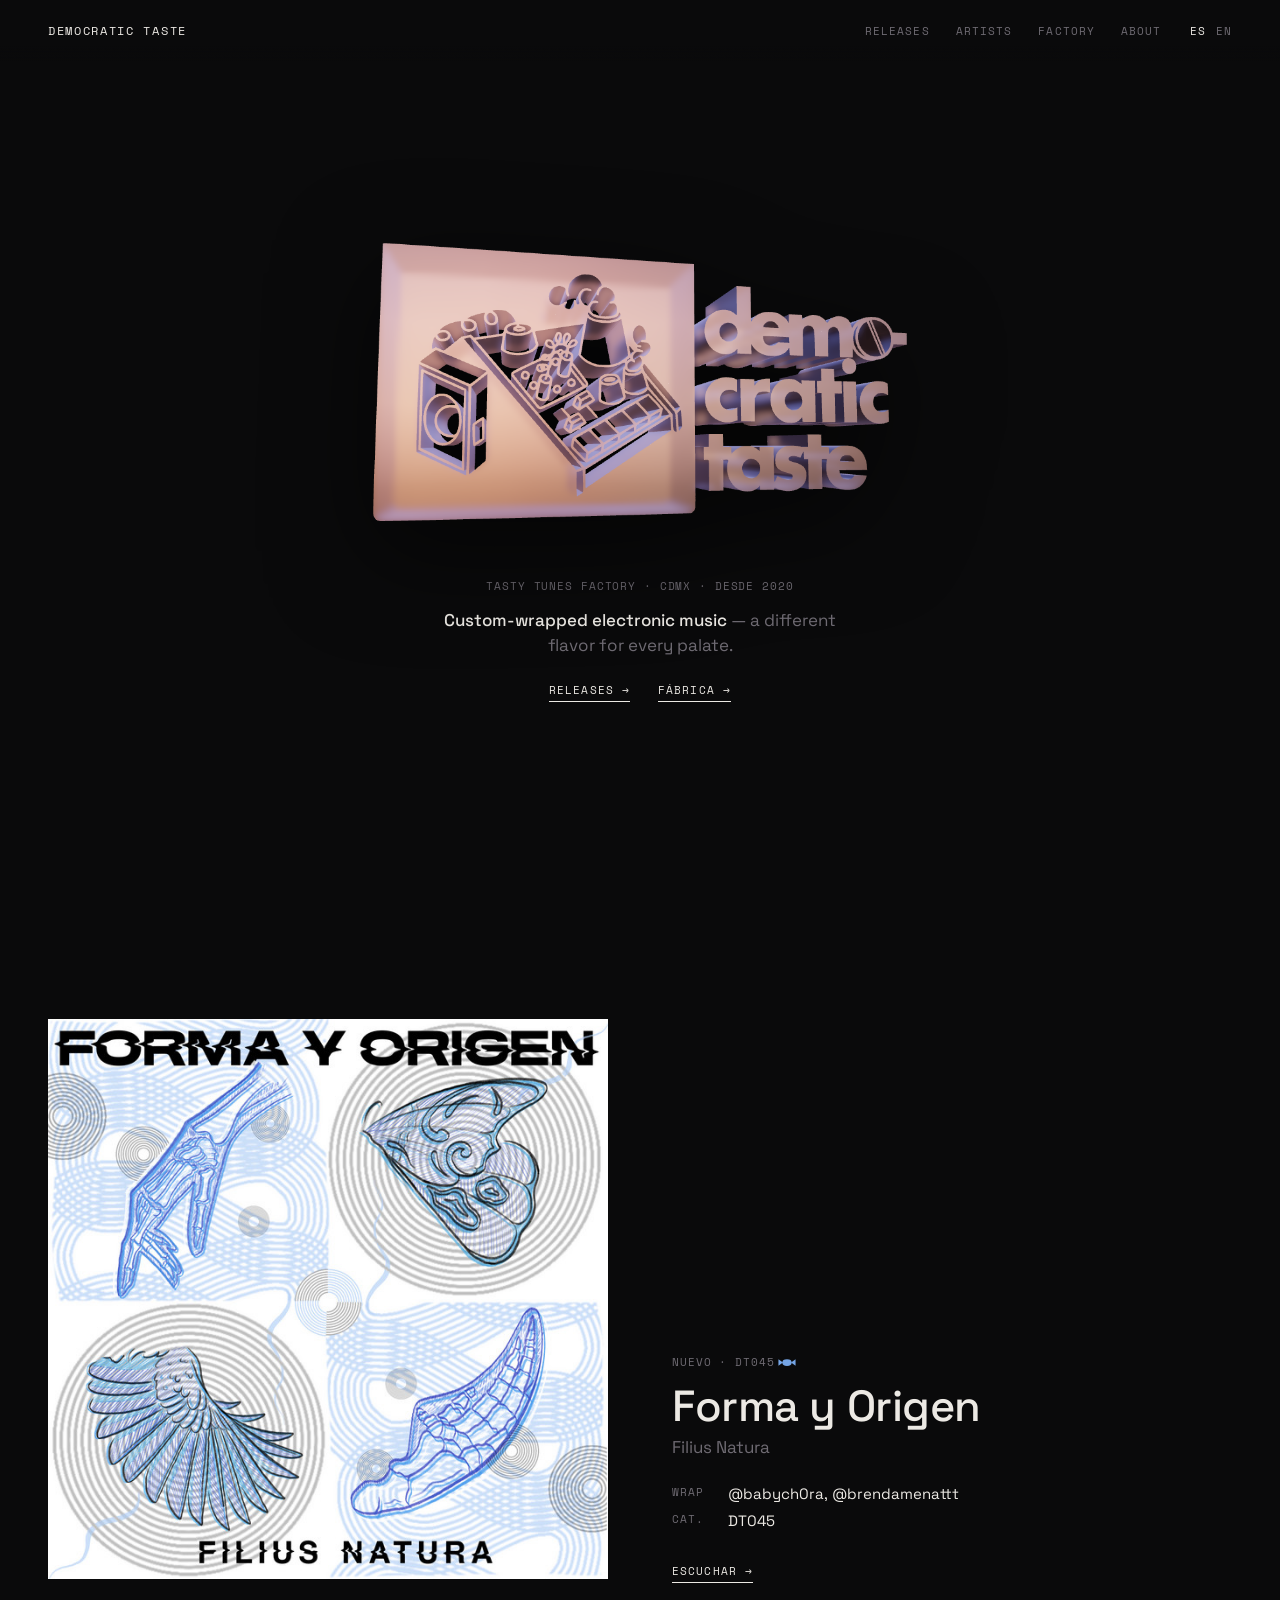
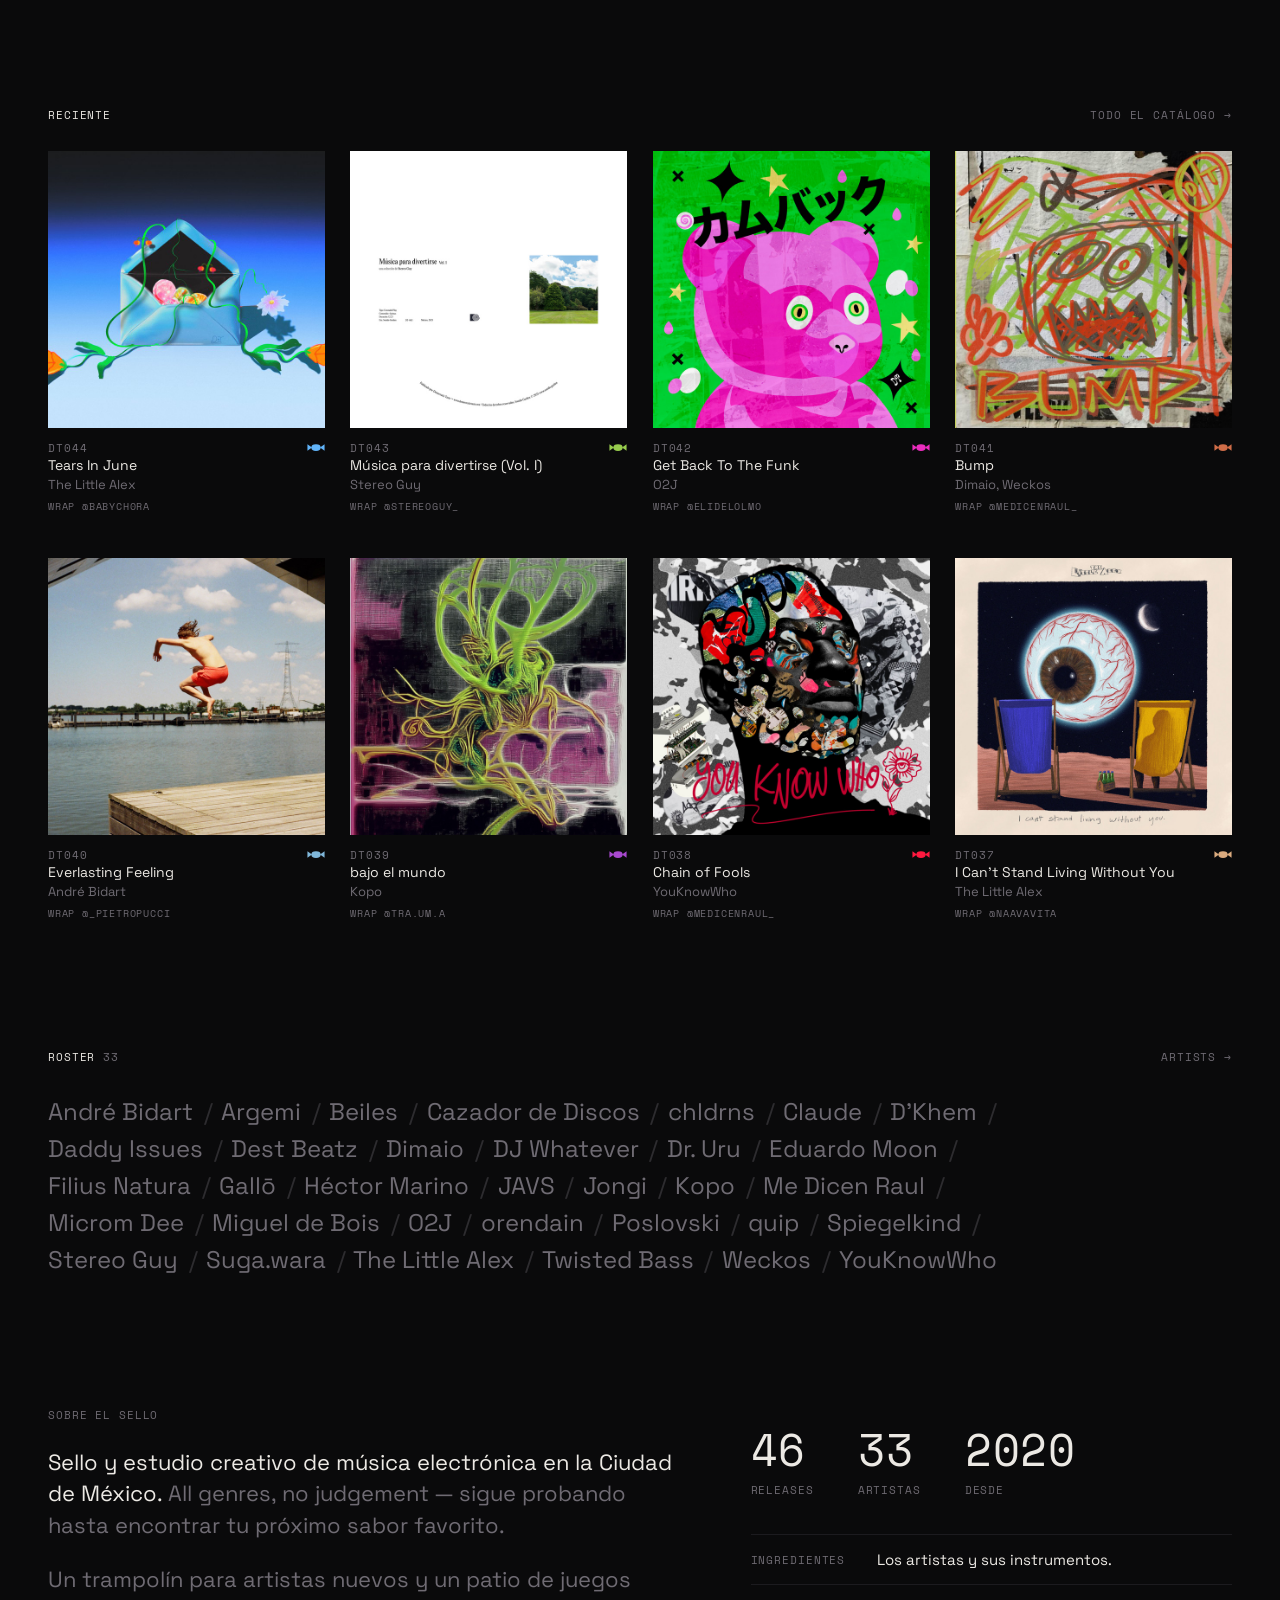
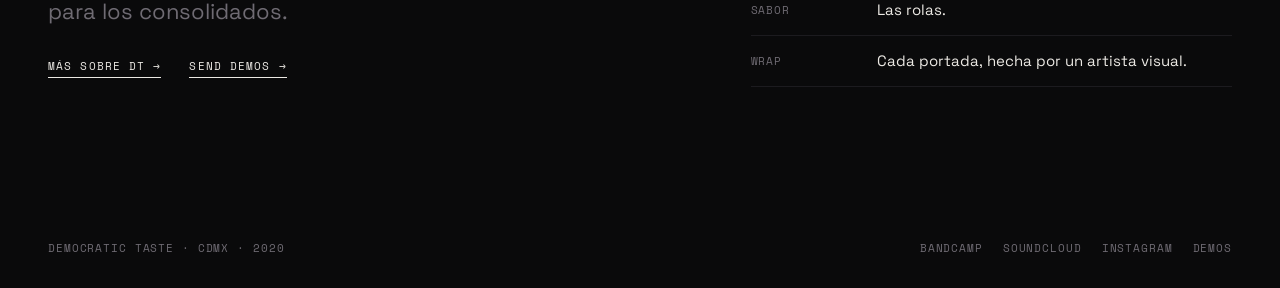
==== site-min/index.html @ 1d7334ac "Publish mockups v20261114140223 Co-Authored-By: Claude Opus 5.5 <noreply@anthropic.com>" ====
<!doctype html>
<html lang="es">
<head>
<meta charset="utf-8">
<meta name="dt-version" content="20261114140223">
<script>/* always show the newest published version (GitHub Pages caches pages ~10 min) */
(function(){var V="20261114140223";if(V.indexOf("__")===0)return;
fetch("../version.json?t="+Date.now(),{cache:"no-store"}).then(function(r){return r.ok?r.json():null}).then(function(j){
if(!j||!j.v||j.v===V)return;var k="dt-r-"+j.v+location.pathname;try{if(sessionStorage.getItem(k))return;sessionStorage.setItem(k,"1")}catch(e){}
var u=new URL(location.href);u.searchParams.set("v",j.v);location.replace(u.href)}).catch(function(){})})();</script>

<meta name="viewport" content="width=device-width,initial-scale=1">
<title>Democratic Taste — Home (minimal mockup)</title>
<link rel="preconnect" href="https://fonts.googleapis.com">
<link href="https://fonts.googleapis.com/css2?family=Space+Grotesk:wght@400;500&family=Space+Mono:wght@400&display=swap" rel="stylesheet">
<link rel="stylesheet" href="common.css?v=20261114140223">
<style>
  .hero{min-height:calc(100vh - 70px);display:flex;flex-direction:column;align-items:center;justify-content:center;gap:44px;padding:20px 0 40px;text-align:center}
  .hero img{width:min(560px,82%);height:auto;filter:drop-shadow(0 30px 50px rgba(0,0,0,.6))}
  .hero .kicker{margin-bottom:14px}
  .hero p{margin:0 auto;max-width:440px;font-size:17px;line-height:1.45;color:var(--mute)}
  .hero p b{font-weight:500;color:var(--fg)}
  .hero .links{display:flex;gap:28px;justify-content:center;margin-top:24px}

  /* latest release */
  .latest{display:grid;grid-template-columns:minmax(0,1fr) minmax(0,1fr);gap:clamp(24px,5vw,72px);align-items:end}
  .latest img{width:100%;aspect-ratio:1;object-fit:cover}
  .latest h3{font-size:clamp(28px,3.4vw,44px);line-height:1.05;margin:14px 0 6px}
  .latest .artist{color:var(--mute);font-size:17px}
  .facts{margin:26px 0 30px;display:grid;grid-template-columns:auto 1fr;gap:8px 24px;max-width:420px}
  .facts dt{color:var(--mute)}
  .facts dd{margin:0}

  .grid{display:grid;grid-template-columns:repeat(4,minmax(0,1fr));gap:44px clamp(14px,2vw,28px)}
  .grid a{display:block}
  .grid img{width:100%;aspect-ratio:1;object-fit:cover;transition:opacity .25s}
  .grid a:hover img{opacity:.85}
  .grid .cap{margin-top:12px;display:flex;justify-content:space-between;gap:10px;align-items:baseline}
  .grid .t{font-size:14px}
  .grid .a{font-size:13px;color:var(--mute);margin-top:2px}
  .grid .w{margin-top:6px;font-size:10px}

  /* roster: just names */
  .roster{font-size:clamp(18px,2vw,24px);line-height:1.55;color:var(--mute);max-width:1000px}
  .roster a{transition:color .2s;white-space:nowrap}
  .roster a:hover{color:var(--fg)}
  .roster .r{white-space:nowrap}
  .roster .sep{opacity:.35;margin:0 .1em 0 .45em}
  .roster .r:last-child .sep{display:none}

  /* about + numbers */
  .about{display:grid;grid-template-columns:minmax(0,1.3fr) minmax(0,1fr);gap:clamp(28px,6vw,96px);align-items:start}
  .about p{margin:0 0 1em;font-size:clamp(18px,2vw,22px);line-height:1.45;color:var(--mute)}
  .about p b{font-weight:400;color:var(--fg)}
  .nums{display:grid;grid-template-columns:repeat(3,auto);justify-content:start;gap:8px 44px;margin:10px 0 36px}
  .nums b{display:block;font-size:clamp(30px,3.4vw,44px);font-weight:500;color:var(--fg)}
  .recipe{border-top:1px solid var(--line)}
  .recipe div{display:grid;grid-template-columns:110px 1fr;gap:16px;padding:14px 0;border-bottom:1px solid var(--line);line-height:1.45}
  .recipe .mono{padding-top:4px}
  .about .links{display:flex;gap:28px;margin-top:30px}

  @media (max-width:760px){
    .grid{grid-template-columns:repeat(2,minmax(0,1fr));gap:32px 14px}
    .hero{min-height:auto;padding:60px 0 20px}
    .latest,.about{grid-template-columns:1fr}
  }
</style>
</head>
<body>
<div id="hdr"></div>
<main>
  <section class="hero">
    <img src="img/logo-3d.png" alt="Democratic Taste">
    <div>
      <div class="mono mute kicker">Tasty Tunes Factory · CDMX · desde 2020</div>
      <p><b>Custom-wrapped electronic music</b> — a different flavor for every palate.</p>
      <div class="links"><a class="link" href="releases.html">Releases →</a><a class="link" href="../">Fábrica →</a></div>
    </div>
  </section>

  <section class="sec" id="latest"></section>

  <section class="sec">
    <div class="sec-head"><h2 class="mono">Reciente</h2><a class="mono mute" href="releases.html">Todo el catálogo →</a></div>
    <div class="grid" id="grid"></div>
  </section>

  <section class="sec">
    <div class="sec-head"><h2 class="mono">Roster <span class="mute" id="nArt"></span></h2><a class="mono mute" href="artists.html">Artists →</a></div>
    <div class="roster" id="roster"></div>
  </section>

  <section class="sec about">
    <div>
      <h2 class="mono mute" style="margin-bottom:24px">Sobre el sello</h2>
      <p><b>Sello y estudio creativo de música electrónica en la Ciudad de México.</b> All genres, no judgement — sigue probando hasta encontrar tu próximo sabor favorito.</p>
      <p>Un trampolín para artistas nuevos y un patio de juegos para los consolidados.</p>
      <div class="links"><a class="link" href="about.html">Más sobre DT →</a><a class="link" href="about.html#demos">Send demos →</a></div>
    </div>
    <div>
      <div class="nums mono mute"><div><b id="sRel"></b>releases</div><div><b id="sArt"></b>artistas</div><div><b>2020</b>desde</div></div>
      <div class="recipe">
        <div><span class="mono mute">Ingredientes</span><span>Los artistas y sus instrumentos.</span></div>
        <div><span class="mono mute">Sabor</span><span>Las rolas.</span></div>
        <div><span class="mono mute">Wrap</span><span>Cada portada, hecha por un artista visual.</span></div>
      </div>
    </div>
  </section>
</main>
<div id="ftr"></div>
<script src="releases-data.js?v=20261114140223"></script>
<script src="common.js?v=20261114140223"></script>
<script>
const {R, esc, candy, artists, slug} = DT;
DT.mount('index.html');
document.getElementById('sRel').textContent = R.length;
document.getElementById('sArt').textContent = artists.length;
document.getElementById('nArt').textContent = artists.length;

// newest release, with its credits
const h = R[0];
document.getElementById('latest').innerHTML = `<div class="latest">
  <a href="releases.html#${h.cat}"><img src="${h.img}" alt="${esc(h.title)} — ${esc(h.artist)}"></a>
  <div><span class="mono mute">Nuevo · ${h.cat}</span> ${candy(h.color)}
    <h3>${esc(h.title)}</h3><div class="artist">${esc(h.artist)}</div>
    <dl class="facts"><dt class="mono">Wrap</dt><dd>${esc(h.art)}</dd><dt class="mono">Cat.</dt><dd>${h.cat}</dd></dl>
    <a class="link" style="--c:${h.color}" href="${h.link}" target="_blank" rel="noopener">Escuchar →</a></div></div>`;

// the next 8
document.getElementById('grid').innerHTML = R.slice(1,9).map(r => `
  <a href="releases.html#${r.cat}">
    <img src="${r.img}" alt="${esc(r.title)} — ${esc(r.artist)}" loading="lazy">
    <div class="cap"><span class="mono mute">${r.cat}</span>${candy(r.color)}</div>
    <div class="t">${esc(r.title)}</div><div class="a">${esc(r.artist)}</div>
    <div class="w mono mute">Wrap ${esc(r.art)}</div>
  </a>`).join('');

// roster: plain names, linked
document.getElementById('roster').innerHTML = artists.map(a => `<span class="r"><a href="artists.html#${slug(a)}">${esc(a)}</a><span class="sep">/</span></span>`).join(' ');
</script>
</body>
</html>
---- site-min/common.css ----
/* Democratic Taste — MINIMAL site mockup.
   Black page, small type, lots of space. The covers are the only colour. */
:root{
  --bg:#0a0a0b; --fg:#ece9e4; --mute:#6f6b73; --line:#1c1b1f;
  --sans:'Space Grotesk',system-ui,sans-serif; --mono:'Space Mono',ui-monospace,monospace;
  --pad:clamp(16px,4vw,48px);
}
*{box-sizing:border-box}
html,body{margin:0;background:var(--bg);color:var(--fg);font-family:var(--sans);font-size:15px;-webkit-font-smoothing:antialiased}
a{color:inherit;text-decoration:none}
img{display:block;max-width:100%}
.mono{font-family:var(--mono);font-size:11px;letter-spacing:.08em;text-transform:uppercase}
.mute{color:var(--mute)}

/* header: plain text, no boxes */
header.top{position:sticky;top:0;z-index:20;display:flex;align-items:center;gap:28px;padding:22px var(--pad);background:linear-gradient(var(--bg) 75%,transparent)}
.mark{font-family:var(--mono);font-size:12px;letter-spacing:.14em;text-transform:uppercase;margin-right:auto}
.nav{display:flex;gap:26px}
.nav a,.lang a{font-family:var(--mono);font-size:11px;letter-spacing:.1em;text-transform:uppercase;color:var(--mute);transition:color .2s}
.nav a:hover,.nav a.on,.lang a.on{color:var(--fg)}
.lang{display:flex;gap:10px}
.menu-btn{display:none}
@media (max-width:760px){
  .nav{display:none}
  header.top.open .nav{display:flex;flex-direction:column;gap:18px;position:absolute;top:60px;left:0;right:0;padding:20px var(--pad) 28px;background:var(--bg);border-bottom:1px solid var(--line)}
  .menu-btn{all:unset;cursor:pointer;font-family:var(--mono);font-size:11px;letter-spacing:.1em;text-transform:uppercase;color:var(--fg)}
}

main{padding:0 var(--pad)}
.sec{padding:clamp(70px,10vw,140px) 0 0}
.sec-head{display:flex;justify-content:space-between;align-items:baseline;margin-bottom:28px}
h1,h2,h3{font-weight:500;letter-spacing:-.01em;margin:0}

/* buttons = text links with an arrow */
.link{font-family:var(--mono);font-size:11px;letter-spacing:.1em;text-transform:uppercase;border-bottom:1px solid currentColor;padding-bottom:3px}
.link:hover{color:var(--c,var(--fg))}

/* candy: tiny, only where it means "this release" */
.candy{width:18px;height:9px;flex:none;display:inline-block;vertical-align:middle}

/* footer: one quiet row */
.foot{display:flex;justify-content:space-between;gap:20px;flex-wrap:wrap;padding:clamp(80px,12vw,160px) var(--pad) 32px;font-family:var(--mono);font-size:11px;letter-spacing:.08em;text-transform:uppercase;color:var(--mute)}
.foot nav{display:flex;gap:20px;flex-wrap:wrap}
.foot a:hover{color:var(--fg)}
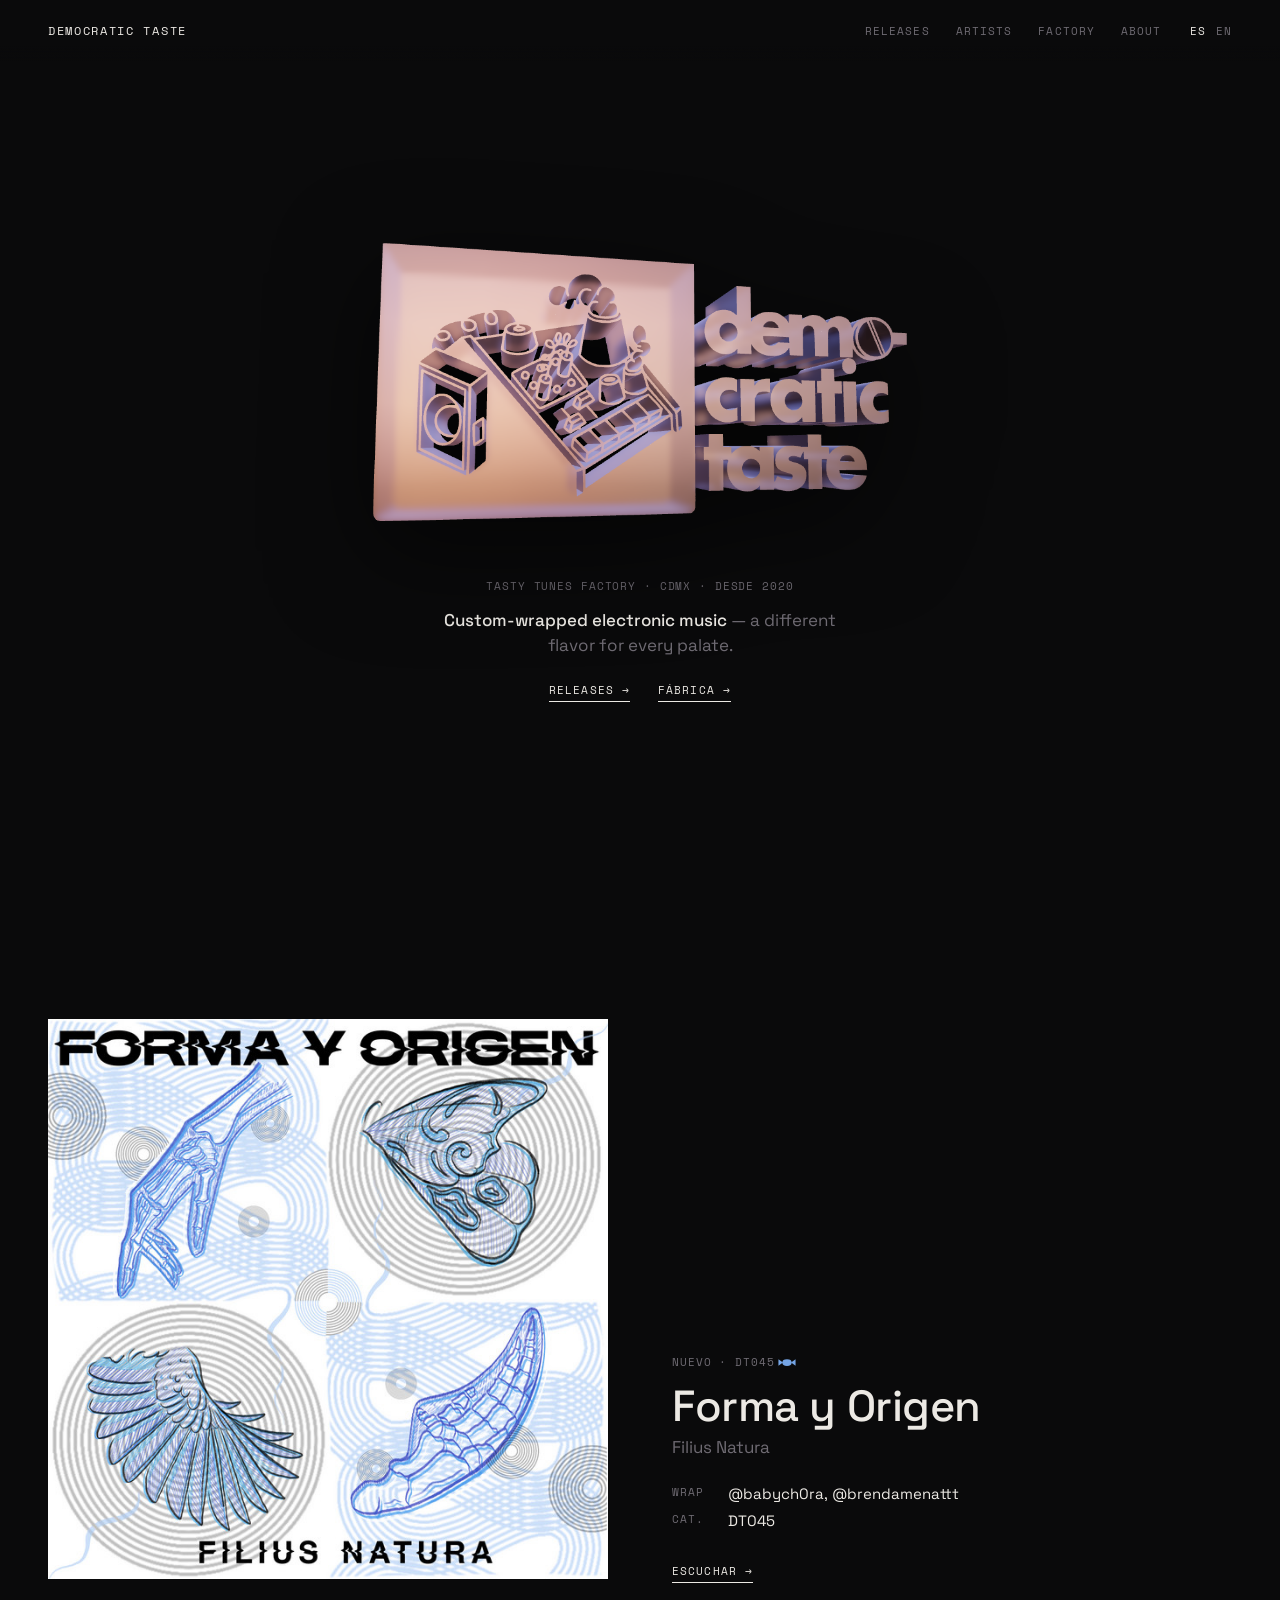
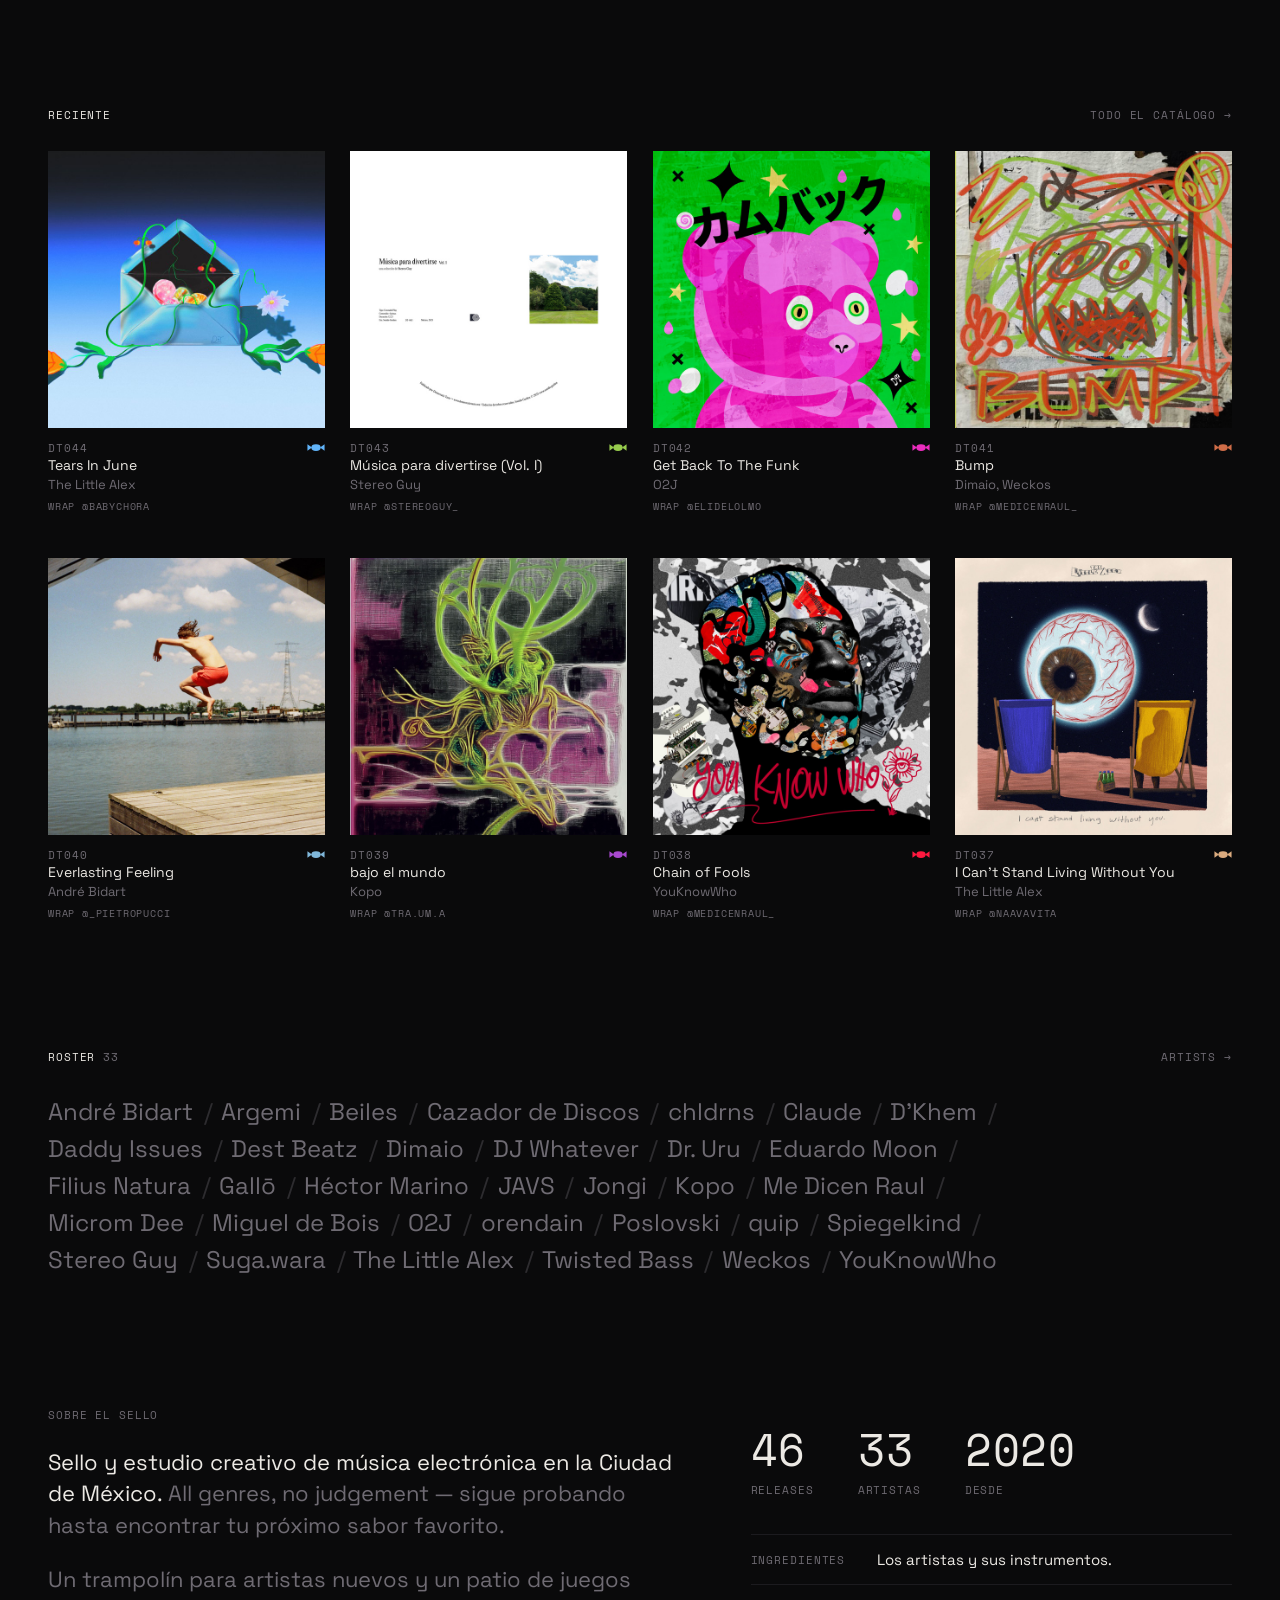
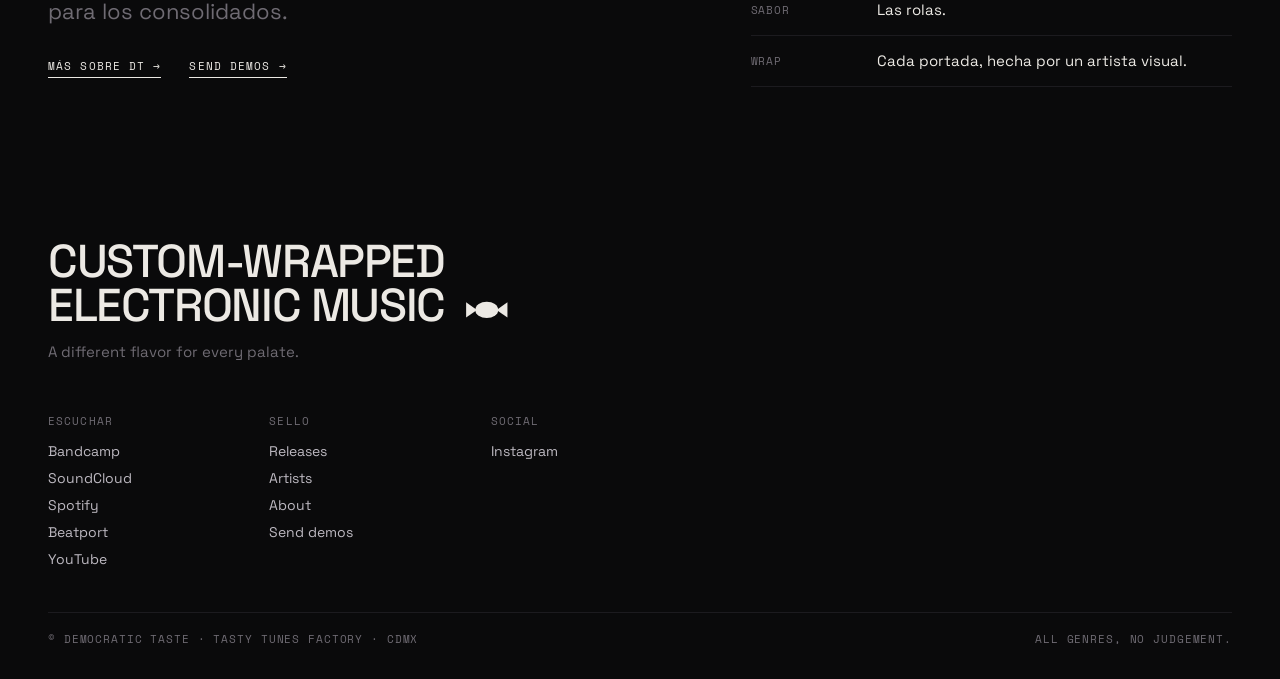
==== commit c0b1d1ca: "Publish mockups v20261114140902 Co-Authored-By: Claude Opus 5.5 <noreply@anthropic.com>" ====
--- a/site-min/index.html
+++ b/site-min/index.html
@@ -2,9 +2,9 @@
 <html lang="es">
 <head>
 <meta charset="utf-8">
-<meta name="dt-version" content="20261114140223">
+<meta name="dt-version" content="20261114140902">
 <script>/* always show the newest published version (GitHub Pages caches pages ~10 min) */
-(function(){var V="20261114140223";if(V.indexOf("__")===0)return;
+(function(){var V="20261114140902";if(V.indexOf("__")===0)return;
 fetch("../version.json?t="+Date.now(),{cache:"no-store"}).then(function(r){return r.ok?r.json():null}).then(function(j){
 if(!j||!j.v||j.v===V)return;var k="dt-r-"+j.v+location.pathname;try{if(sessionStorage.getItem(k))return;sessionStorage.setItem(k,"1")}catch(e){}
 var u=new URL(location.href);u.searchParams.set("v",j.v);location.replace(u.href)}).catch(function(){})})();</script>
@@ -13,7 +13,7 @@
 <title>Democratic Taste — Home (minimal mockup)</title>
 <link rel="preconnect" href="https://fonts.googleapis.com">
 <link href="https://fonts.googleapis.com/css2?family=Space+Grotesk:wght@400;500&family=Space+Mono:wght@400&display=swap" rel="stylesheet">
-<link rel="stylesheet" href="common.css?v=20261114140223">
+<link rel="stylesheet" href="common.css?v=20261114140902">
 <style>
   .hero{min-height:calc(100vh - 70px);display:flex;flex-direction:column;align-items:center;justify-content:center;gap:44px;padding:20px 0 40px;text-align:center}
   .hero img{width:min(560px,82%);height:auto;filter:drop-shadow(0 30px 50px rgba(0,0,0,.6))}
@@ -108,8 +108,8 @@
   </section>
 </main>
 <div id="ftr"></div>
-<script src="releases-data.js?v=20261114140223"></script>
-<script src="common.js?v=20261114140223"></script>
+<script src="releases-data.js?v=20261114140902"></script>
+<script src="common.js?v=20261114140902"></script>
 <script>
 const {R, esc, candy, artists, slug} = DT;
 DT.mount('index.html');
--- a/site-min/common.css
+++ b/site-min/common.css
@@ -38,7 +38,15 @@
 /* candy: tiny, only where it means "this release" */
 .candy{width:18px;height:9px;flex:none;display:inline-block;vertical-align:middle}
 
-/* footer: one quiet row */
-.foot{display:flex;justify-content:space-between;gap:20px;flex-wrap:wrap;padding:clamp(80px,12vw,160px) var(--pad) 32px;font-family:var(--mono);font-size:11px;letter-spacing:.08em;text-transform:uppercase;color:var(--mute)}
-.foot nav{display:flex;gap:20px;flex-wrap:wrap}
-.foot a:hover{color:var(--fg)}
+/* footer: tagline + three link columns + base row */
+.foot{padding:clamp(90px,12vw,160px) var(--pad) 32px}
+.foot-big{font-size:clamp(26px,3.6vw,48px);line-height:.95;letter-spacing:-.03em;text-transform:uppercase;font-weight:500}
+.foot-big .candy{width:clamp(30px,3.4vw,46px);height:auto;margin-left:.2em;vertical-align:baseline}
+.foot-sub{margin:14px 0 0;color:var(--mute);font-size:15px}
+.foot-cols{display:grid;grid-template-columns:repeat(3,minmax(0,1fr));gap:24px;margin:52px 0 44px;max-width:640px}
+.foot-cols div{display:flex;flex-direction:column;gap:9px}
+.foot-cols em{font-style:normal;font-family:var(--mono);font-size:11px;letter-spacing:.1em;text-transform:uppercase;color:var(--mute);margin-bottom:4px}
+.foot-cols a{color:#bdb9c1;font-size:14px;transition:color .2s}
+.foot-cols a:hover{color:var(--fg)}
+.foot-base{display:flex;justify-content:space-between;gap:12px 20px;flex-wrap:wrap;border-top:1px solid var(--line);padding-top:18px;font-family:var(--mono);font-size:11px;letter-spacing:.08em;text-transform:uppercase;color:var(--mute)}
+@media (max-width:520px){ .foot-cols{grid-template-columns:repeat(2,minmax(0,1fr))} }
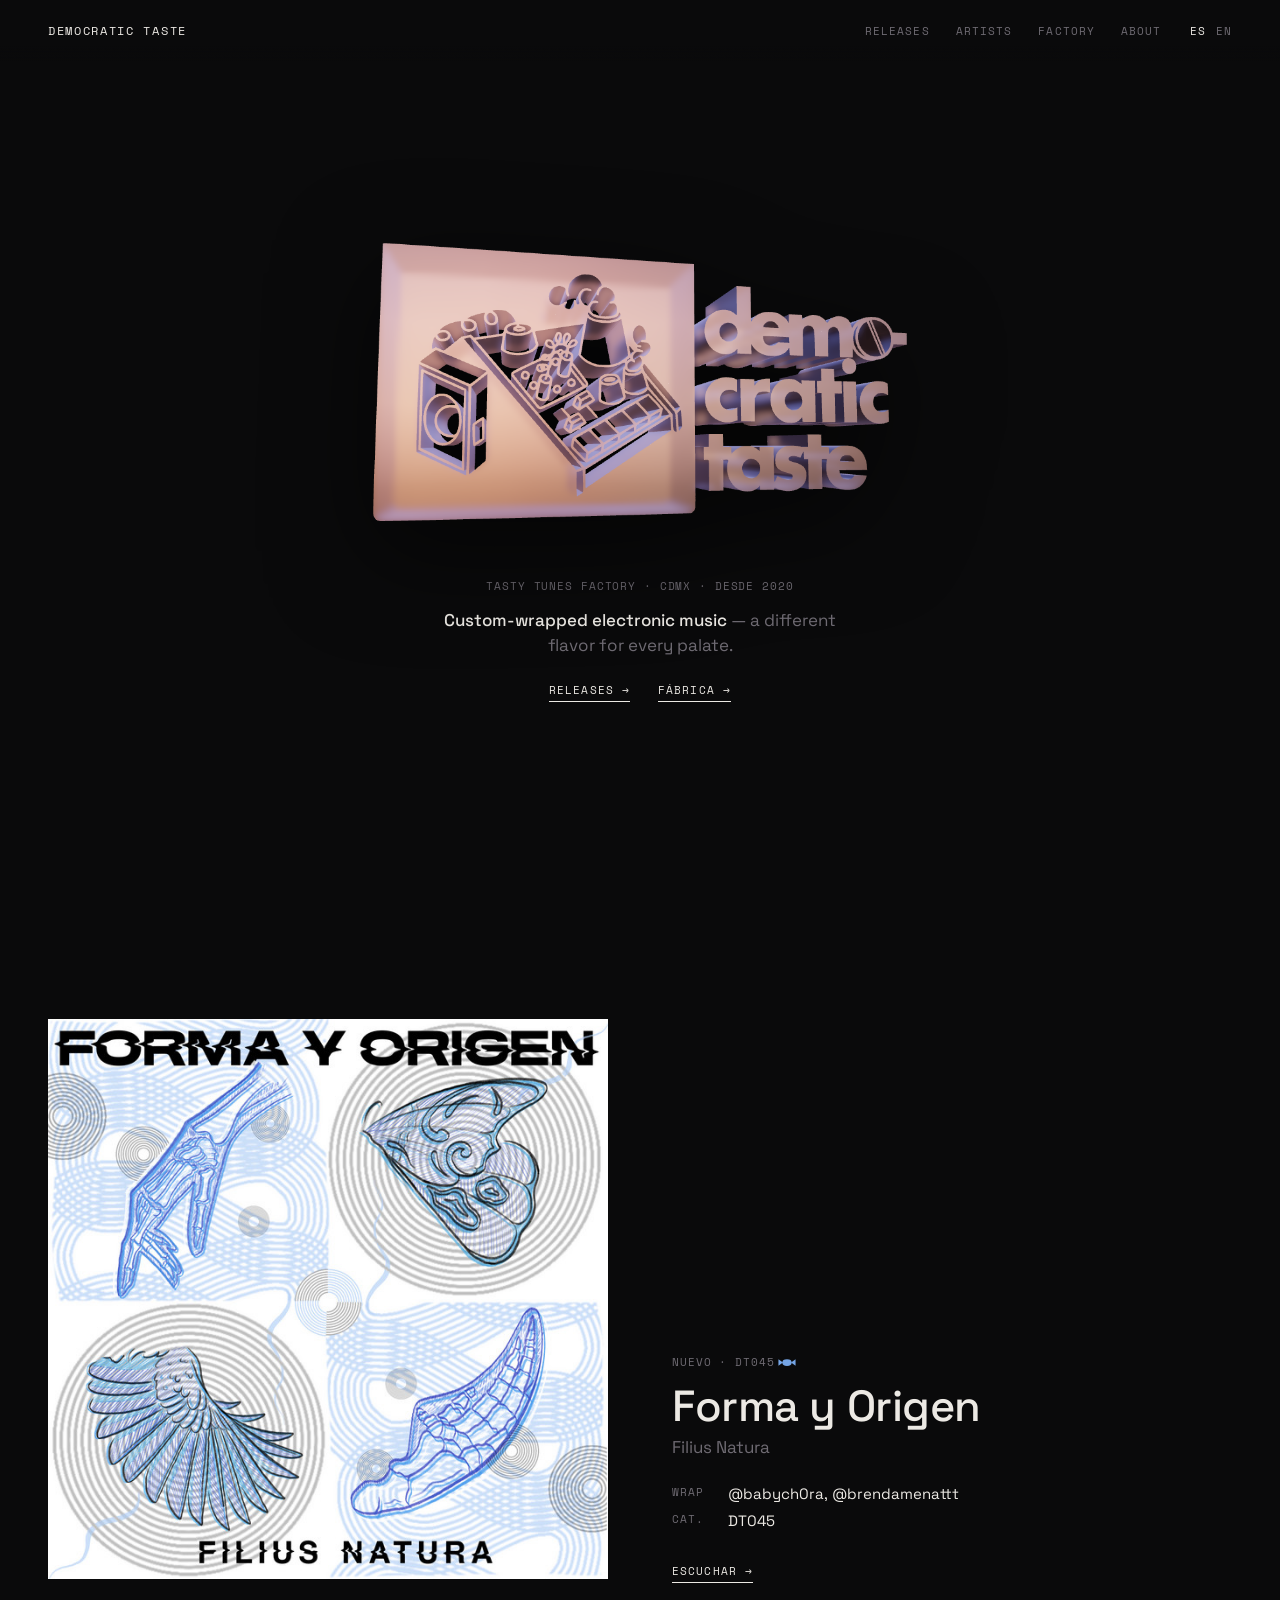
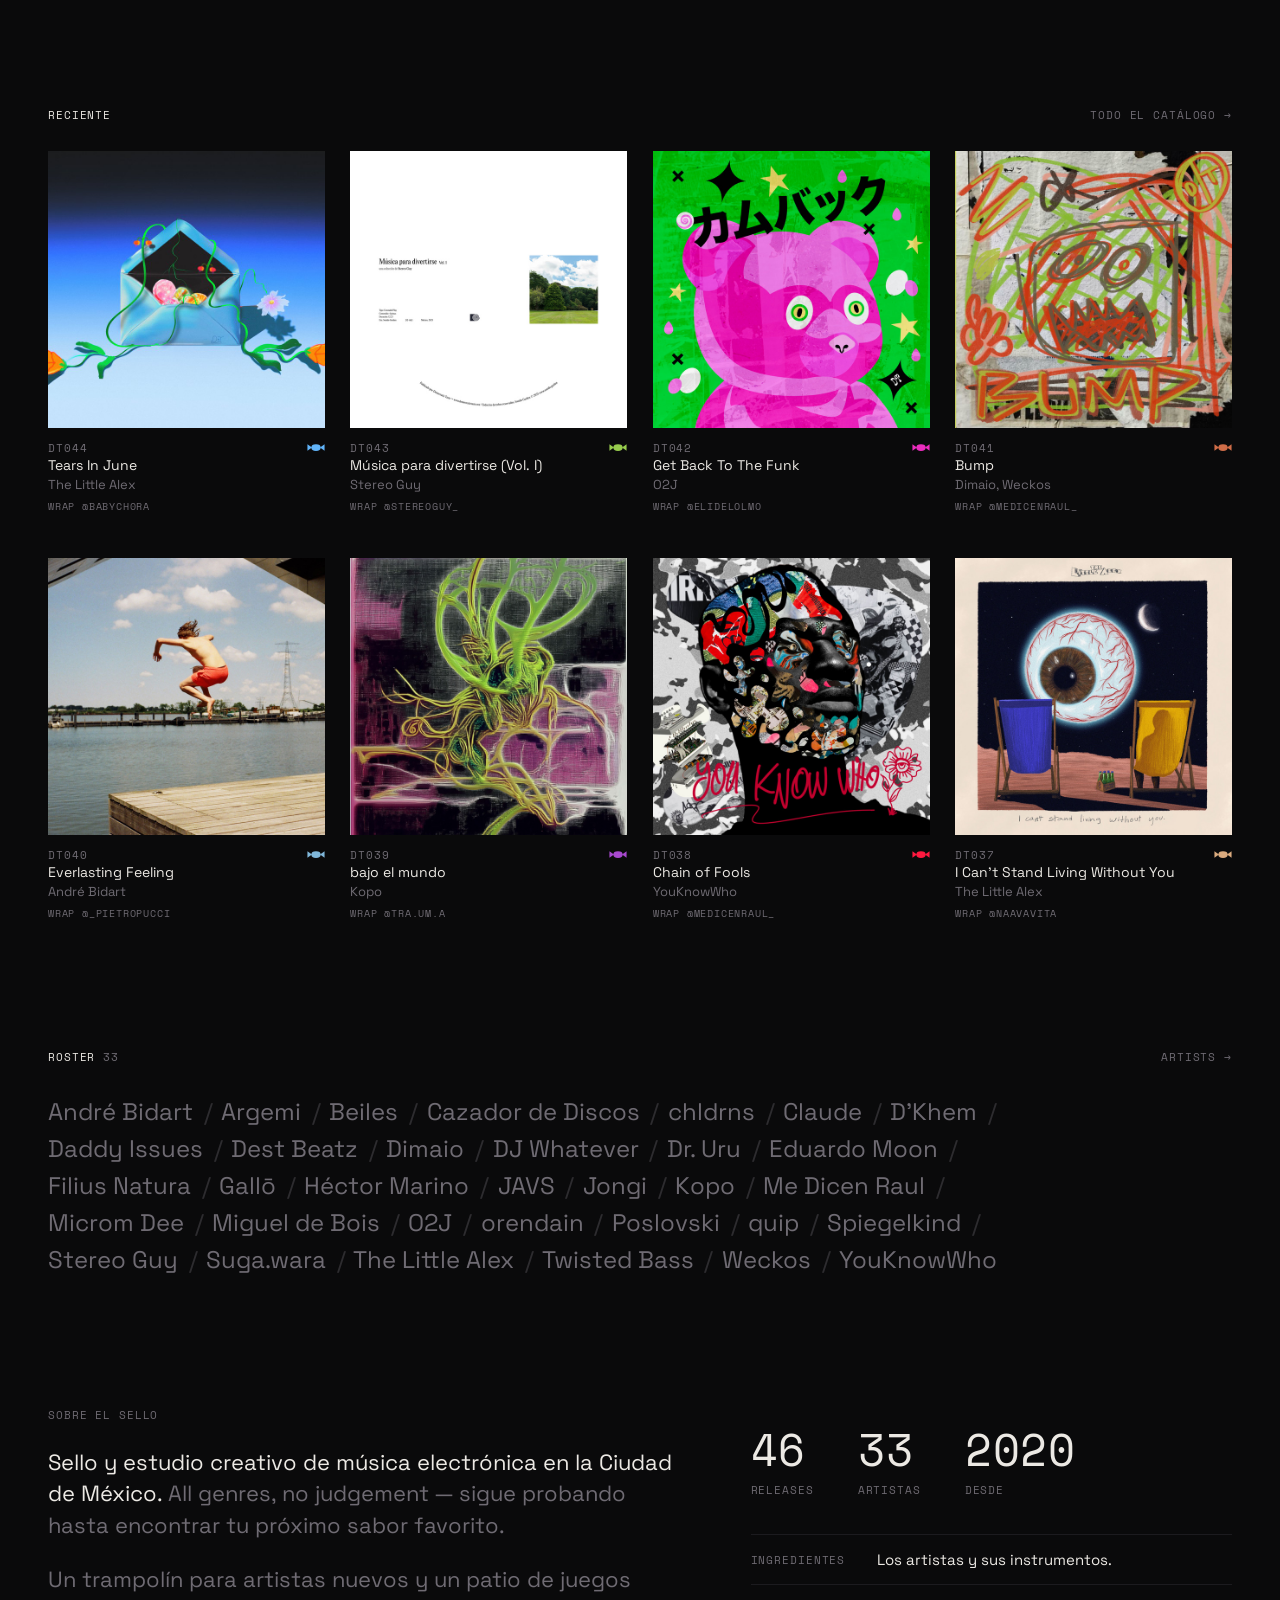
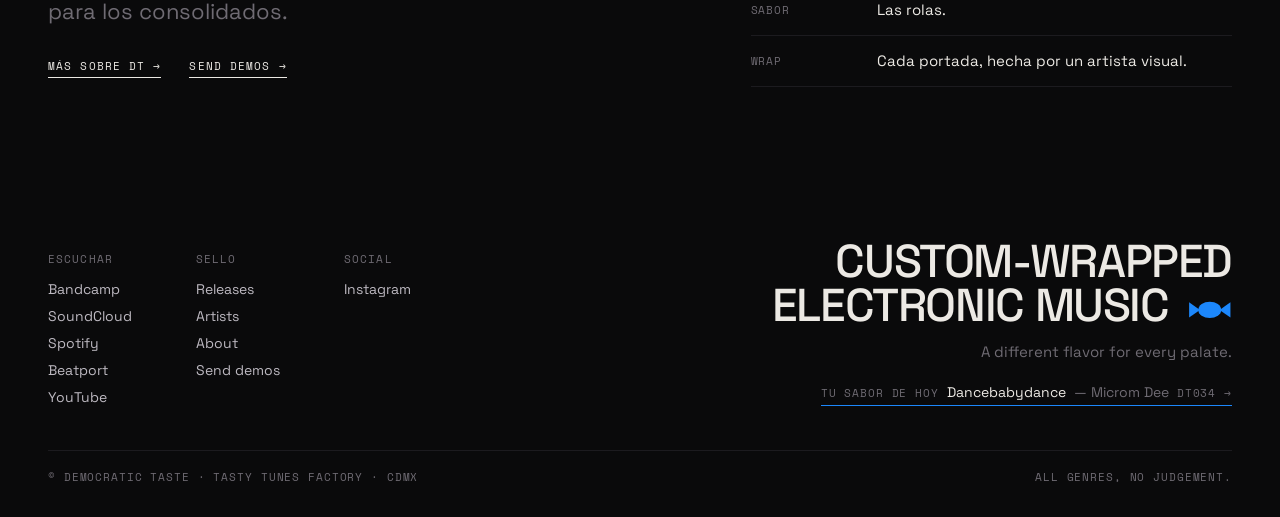
==== commit 9f4cd304: "Publish mockups v20261114141302 Co-Authored-By: Claude Opus 5.5 <noreply@anthropic.com>" ====
--- a/site-min/index.html
+++ b/site-min/index.html
@@ -2,9 +2,9 @@
 <html lang="es">
 <head>
 <meta charset="utf-8">
-<meta name="dt-version" content="20261114140902">
+<meta name="dt-version" content="20261114141302">
 <script>/* always show the newest published version (GitHub Pages caches pages ~10 min) */
-(function(){var V="20261114140902";if(V.indexOf("__")===0)return;
+(function(){var V="20261114141302";if(V.indexOf("__")===0)return;
 fetch("../version.json?t="+Date.now(),{cache:"no-store"}).then(function(r){return r.ok?r.json():null}).then(function(j){
 if(!j||!j.v||j.v===V)return;var k="dt-r-"+j.v+location.pathname;try{if(sessionStorage.getItem(k))return;sessionStorage.setItem(k,"1")}catch(e){}
 var u=new URL(location.href);u.searchParams.set("v",j.v);location.replace(u.href)}).catch(function(){})})();</script>
@@ -13,7 +13,7 @@
 <title>Democratic Taste — Home (minimal mockup)</title>
 <link rel="preconnect" href="https://fonts.googleapis.com">
 <link href="https://fonts.googleapis.com/css2?family=Space+Grotesk:wght@400;500&family=Space+Mono:wght@400&display=swap" rel="stylesheet">
-<link rel="stylesheet" href="common.css?v=20261114140902">
+<link rel="stylesheet" href="common.css?v=20261114141302">
 <style>
   .hero{min-height:calc(100vh - 70px);display:flex;flex-direction:column;align-items:center;justify-content:center;gap:44px;padding:20px 0 40px;text-align:center}
   .hero img{width:min(560px,82%);height:auto;filter:drop-shadow(0 30px 50px rgba(0,0,0,.6))}
@@ -108,8 +108,8 @@
   </section>
 </main>
 <div id="ftr"></div>
-<script src="releases-data.js?v=20261114140902"></script>
-<script src="common.js?v=20261114140902"></script>
+<script src="releases-data.js?v=20261114141302"></script>
+<script src="common.js?v=20261114141302"></script>
 <script>
 const {R, esc, candy, artists, slug} = DT;
 DT.mount('index.html');
--- a/site-min/common.css
+++ b/site-min/common.css
@@ -38,15 +38,31 @@
 /* candy: tiny, only where it means "this release" */
 .candy{width:18px;height:9px;flex:none;display:inline-block;vertical-align:middle}
 
-/* footer: tagline + three link columns + base row */
+/* footer: link columns left, tagline right; the candy takes a random release's colour */
 .foot{padding:clamp(90px,12vw,160px) var(--pad) 32px}
-.foot-big{font-size:clamp(26px,3.6vw,48px);line-height:.95;letter-spacing:-.03em;text-transform:uppercase;font-weight:500}
-.foot-big .candy{width:clamp(30px,3.4vw,46px);height:auto;margin-left:.2em;vertical-align:baseline}
-.foot-sub{margin:14px 0 0;color:var(--mute);font-size:15px}
-.foot-cols{display:grid;grid-template-columns:repeat(3,minmax(0,1fr));gap:24px;margin:52px 0 44px;max-width:640px}
+.foot-top{display:flex;justify-content:space-between;align-items:flex-end;gap:48px 64px;flex-wrap:wrap;margin-bottom:44px}
+.foot-cols{display:grid;grid-template-columns:repeat(3,auto);gap:24px clamp(32px,5vw,72px)}
 .foot-cols div{display:flex;flex-direction:column;gap:9px}
 .foot-cols em{font-style:normal;font-family:var(--mono);font-size:11px;letter-spacing:.1em;text-transform:uppercase;color:var(--mute);margin-bottom:4px}
 .foot-cols a{color:#bdb9c1;font-size:14px;transition:color .2s}
 .foot-cols a:hover{color:var(--fg)}
+.foot-tag{text-align:right;margin-left:auto}
+.foot-big{font-size:clamp(26px,3.6vw,48px);line-height:.95;letter-spacing:-.03em;text-transform:uppercase;font-weight:500}
+.flavor-candy{all:unset;cursor:pointer;display:inline-block;vertical-align:baseline;margin-left:.2em;transition:transform .3s}
+.flavor-candy .candy{width:clamp(30px,3.4vw,46px);height:auto;display:block}
+.flavor-candy .candy *{fill:var(--fc,var(--fg));transition:fill .5s}
+.flavor-candy:hover{transform:rotate(-14deg) scale(1.12)}
+.flavor-candy.twist{animation:twist .6s cubic-bezier(.3,1.6,.5,1)}
+@keyframes twist{0%{transform:rotate(0)}100%{transform:rotate(360deg)}}
+.foot-sub{margin:14px 0 0;color:var(--mute);font-size:15px}
+.flavor{display:inline-flex;flex-wrap:wrap;justify-content:flex-end;align-items:baseline;gap:4px 8px;margin-top:22px;padding-bottom:4px;border-bottom:1px solid var(--fc,var(--line));font-size:14px;transition:border-color .5s}
+.flavor .fl-t{color:var(--fg)}
+.flavor:hover .fl-t{color:var(--fc,var(--fg))}
 .foot-base{display:flex;justify-content:space-between;gap:12px 20px;flex-wrap:wrap;border-top:1px solid var(--line);padding-top:18px;font-family:var(--mono);font-size:11px;letter-spacing:.08em;text-transform:uppercase;color:var(--mute)}
+@media (prefers-reduced-motion:reduce){ .flavor-candy.twist{animation:none} }
+@media (max-width:760px){
+  .foot-top{flex-direction:column-reverse;align-items:stretch}
+  .foot-tag{text-align:left;margin-left:0}
+  .flavor{justify-content:flex-start}
+}
 @media (max-width:520px){ .foot-cols{grid-template-columns:repeat(2,minmax(0,1fr))} }
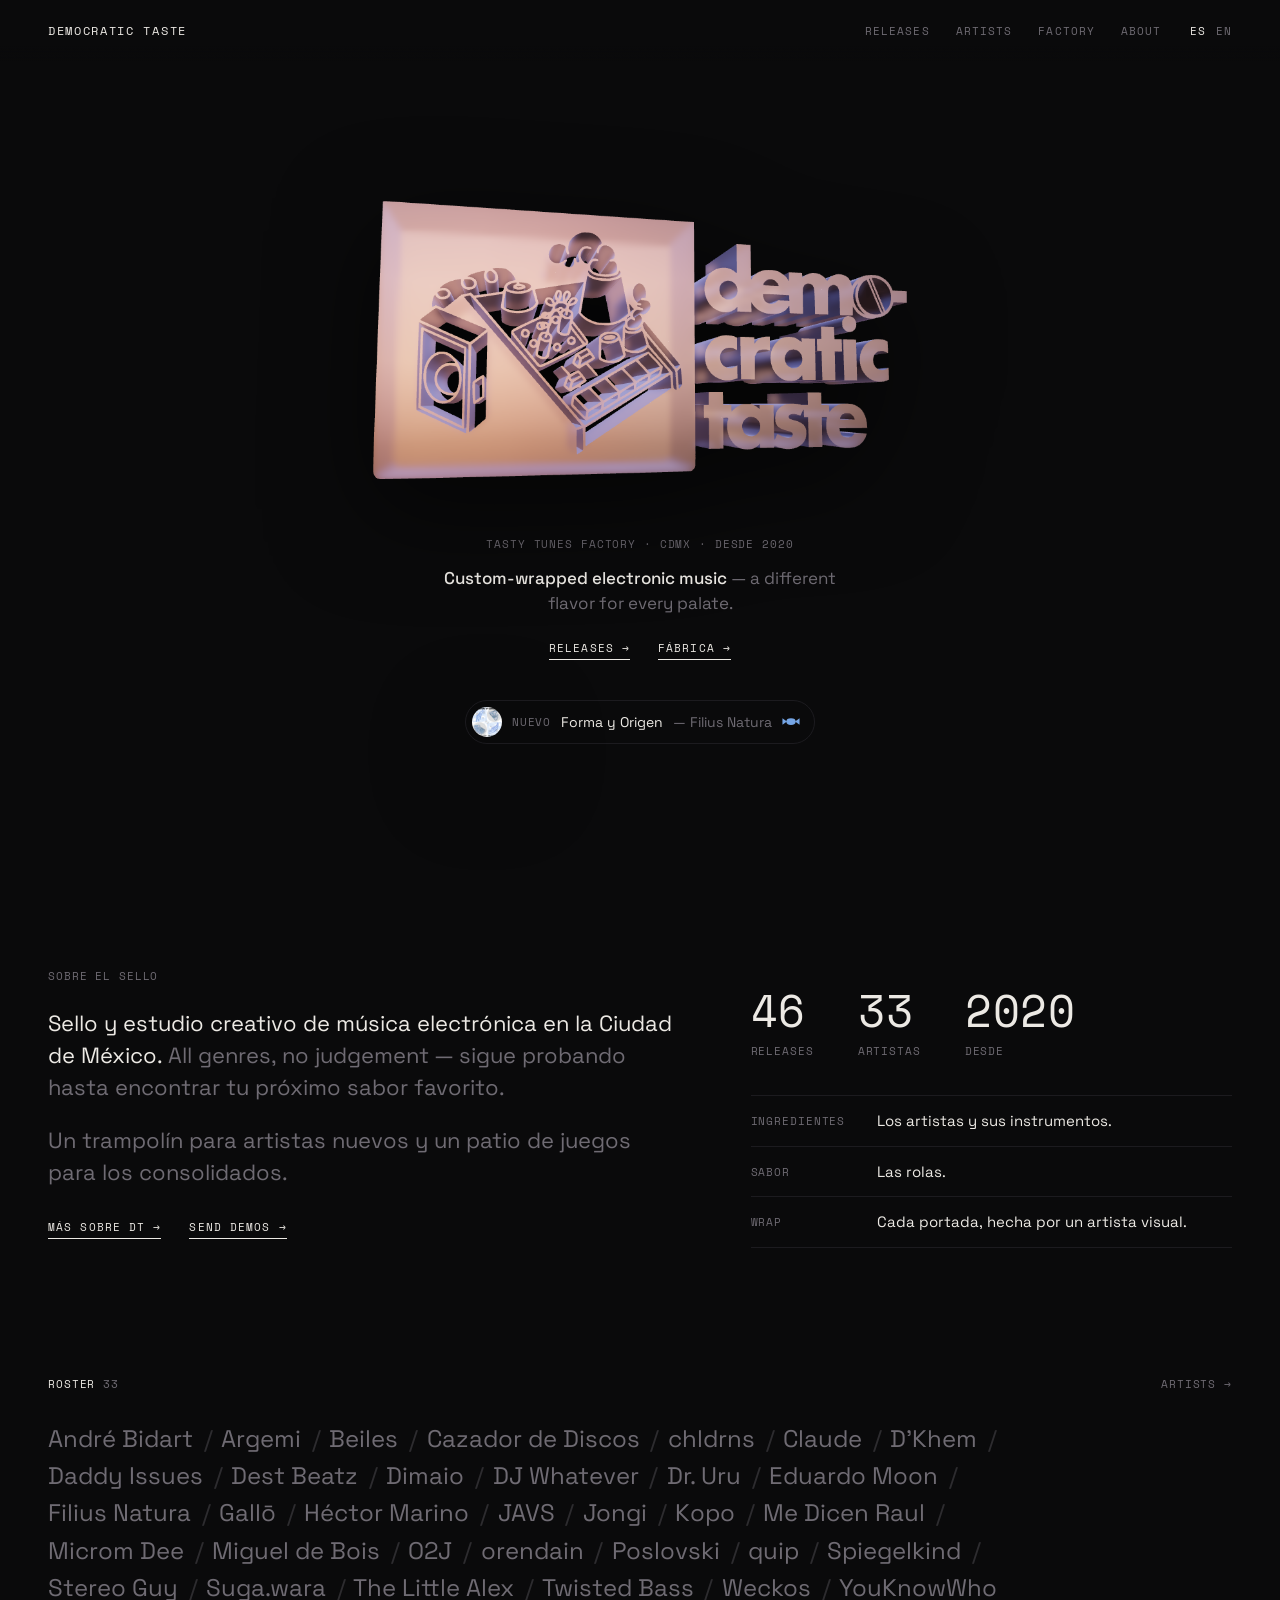
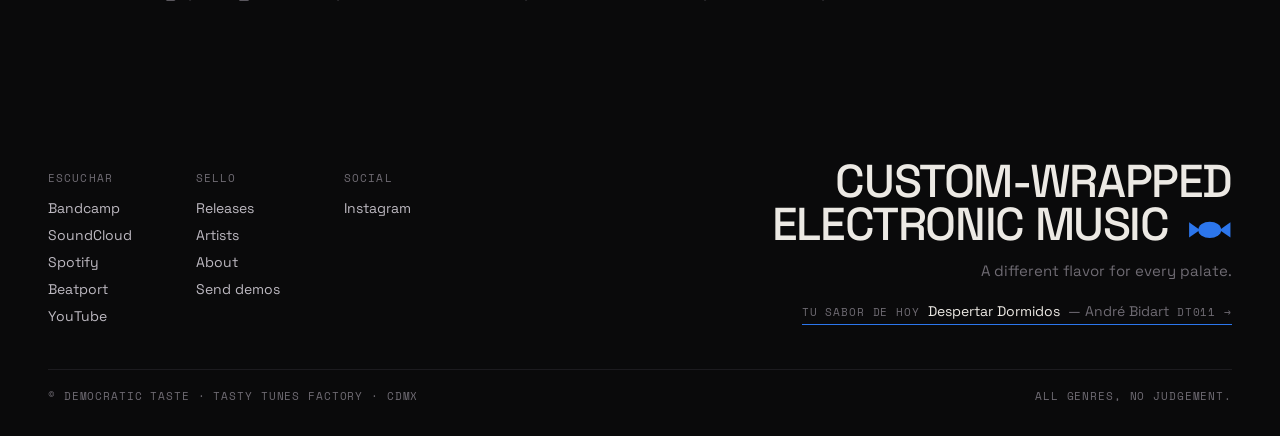
==== commit eb0e5f00: "Publish mockups v20261114141611 Co-Authored-By: Claude Opus 5.5 <noreply@anthropic.com>" ====
--- a/site-min/index.html
+++ b/site-min/index.html
@@ -2,9 +2,9 @@
 <html lang="es">
 <head>
 <meta charset="utf-8">
-<meta name="dt-version" content="20261114141302">
+<meta name="dt-version" content="20261114141611">
 <script>/* always show the newest published version (GitHub Pages caches pages ~10 min) */
-(function(){var V="20261114141302";if(V.indexOf("__")===0)return;
+(function(){var V="20261114141611";if(V.indexOf("__")===0)return;
 fetch("../version.json?t="+Date.now(),{cache:"no-store"}).then(function(r){return r.ok?r.json():null}).then(function(j){
 if(!j||!j.v||j.v===V)return;var k="dt-r-"+j.v+location.pathname;try{if(sessionStorage.getItem(k))return;sessionStorage.setItem(k,"1")}catch(e){}
 var u=new URL(location.href);u.searchParams.set("v",j.v);location.replace(u.href)}).catch(function(){})})();</script>
@@ -13,7 +13,7 @@
 <title>Democratic Taste — Home (minimal mockup)</title>
 <link rel="preconnect" href="https://fonts.googleapis.com">
 <link href="https://fonts.googleapis.com/css2?family=Space+Grotesk:wght@400;500&family=Space+Mono:wght@400&display=swap" rel="stylesheet">
-<link rel="stylesheet" href="common.css?v=20261114141302">
+<link rel="stylesheet" href="common.css?v=20261114141611">
 <style>
   .hero{min-height:calc(100vh - 70px);display:flex;flex-direction:column;align-items:center;justify-content:center;gap:44px;padding:20px 0 40px;text-align:center}
   .hero img{width:min(560px,82%);height:auto;filter:drop-shadow(0 30px 50px rgba(0,0,0,.6))}
@@ -21,6 +21,10 @@
   .hero p{margin:0 auto;max-width:440px;font-size:17px;line-height:1.45;color:var(--mute)}
   .hero p b{font-weight:500;color:var(--fg)}
   .hero .links{display:flex;gap:28px;justify-content:center;margin-top:24px}
+  .newest{display:inline-flex;align-items:center;gap:10px;margin-top:40px;padding:6px 14px 6px 6px;border:1px solid var(--line);border-radius:99px;font-size:14px;transition:border-color .2s}
+  .newest:hover{border-color:#3a383e}
+  .newest img{width:30px;height:30px;border-radius:50%;object-fit:cover}
+  @media (max-width:420px){ .newest .mute:not(.mono){display:none} }
 
   /* latest release */
   .latest{display:grid;grid-template-columns:minmax(0,1fr) minmax(0,1fr);gap:clamp(24px,5vw,72px);align-items:end}
@@ -75,22 +79,13 @@
       <div class="mono mute kicker">Tasty Tunes Factory · CDMX · desde 2020</div>
       <p><b>Custom-wrapped electronic music</b> — a different flavor for every palate.</p>
       <div class="links"><a class="link" href="releases.html">Releases →</a><a class="link" href="../">Fábrica →</a></div>
+      <a class="newest" id="newest" href="releases.html"></a>
     </div>
   </section>
 
-  <section class="sec" id="latest"></section>
 
-  <section class="sec">
-    <div class="sec-head"><h2 class="mono">Reciente</h2><a class="mono mute" href="releases.html">Todo el catálogo →</a></div>
-    <div class="grid" id="grid"></div>
-  </section>
 
-  <section class="sec">
-    <div class="sec-head"><h2 class="mono">Roster <span class="mute" id="nArt"></span></h2><a class="mono mute" href="artists.html">Artists →</a></div>
-    <div class="roster" id="roster"></div>
-  </section>
-
-  <section class="sec about">
+  <section class="sec about" style="padding-top:clamp(40px,6vw,80px)">
     <div>
       <h2 class="mono mute" style="margin-bottom:24px">Sobre el sello</h2>
       <p><b>Sello y estudio creativo de música electrónica en la Ciudad de México.</b> All genres, no judgement — sigue probando hasta encontrar tu próximo sabor favorito.</p>
@@ -106,10 +101,16 @@
       </div>
     </div>
   </section>
+
+  <section class="sec">
+    <div class="sec-head"><h2 class="mono">Roster <span class="mute" id="nArt"></span></h2><a class="mono mute" href="artists.html">Artists →</a></div>
+    <div class="roster" id="roster"></div>
+  </section>
+
 </main>
 <div id="ftr"></div>
-<script src="releases-data.js?v=20261114141302"></script>
-<script src="common.js?v=20261114141302"></script>
+<script src="releases-data.js?v=20261114141611"></script>
+<script src="common.js?v=20261114141611"></script>
 <script>
 const {R, esc, candy, artists, slug} = DT;
 DT.mount('index.html');
@@ -117,23 +118,10 @@
 document.getElementById('sArt').textContent = artists.length;
 document.getElementById('nArt').textContent = artists.length;
 
-// newest release, with its credits
-const h = R[0];
-document.getElementById('latest').innerHTML = `<div class="latest">
-  <a href="releases.html#${h.cat}"><img src="${h.img}" alt="${esc(h.title)} — ${esc(h.artist)}"></a>
-  <div><span class="mono mute">Nuevo · ${h.cat}</span> ${candy(h.color)}
-    <h3>${esc(h.title)}</h3><div class="artist">${esc(h.artist)}</div>
-    <dl class="facts"><dt class="mono">Wrap</dt><dd>${esc(h.art)}</dd><dt class="mono">Cat.</dt><dd>${h.cat}</dd></dl>
-    <a class="link" style="--c:${h.color}" href="${h.link}" target="_blank" rel="noopener">Escuchar →</a></div></div>`;
-
-// the next 8
-document.getElementById('grid').innerHTML = R.slice(1,9).map(r => `
-  <a href="releases.html#${r.cat}">
-    <img src="${r.img}" alt="${esc(r.title)} — ${esc(r.artist)}" loading="lazy">
-    <div class="cap"><span class="mono mute">${r.cat}</span>${candy(r.color)}</div>
-    <div class="t">${esc(r.title)}</div><div class="a">${esc(r.artist)}</div>
-    <div class="w mono mute">Wrap ${esc(r.art)}</div>
-  </a>`).join('');
+// newest release: one line under the logo (the full catalogue lives on Releases)
+const h = R[0], nw = document.getElementById('newest');
+nw.href = `releases.html#${h.cat}`;
+nw.innerHTML = `<img src="${h.img}" alt=""><span class="mono mute">Nuevo</span> <span>${esc(h.title)}</span> <span class="mute">— ${esc(h.artist)}</span> ${candy(h.color)}`;
 
 // roster: plain names, linked
 document.getElementById('roster').innerHTML = artists.map(a => `<span class="r"><a href="artists.html#${slug(a)}">${esc(a)}</a><span class="sep">/</span></span>`).join(' ');
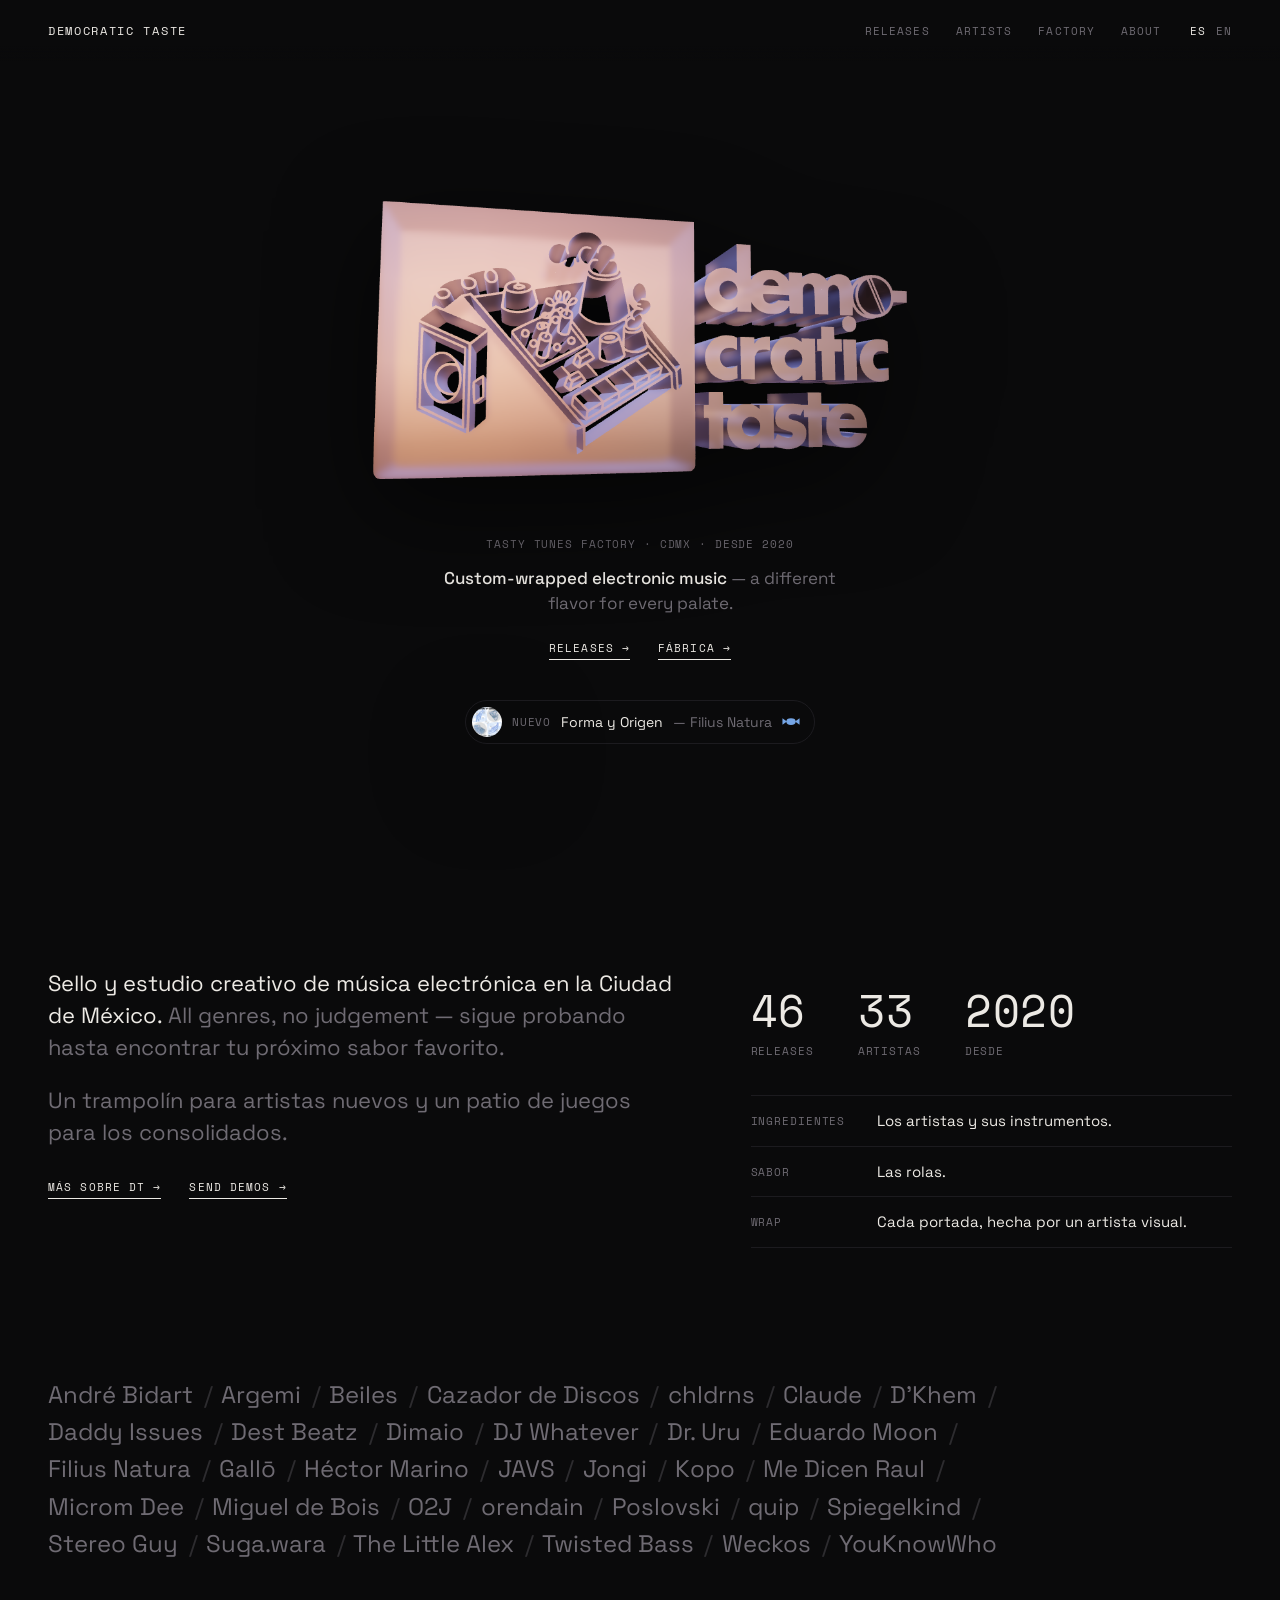
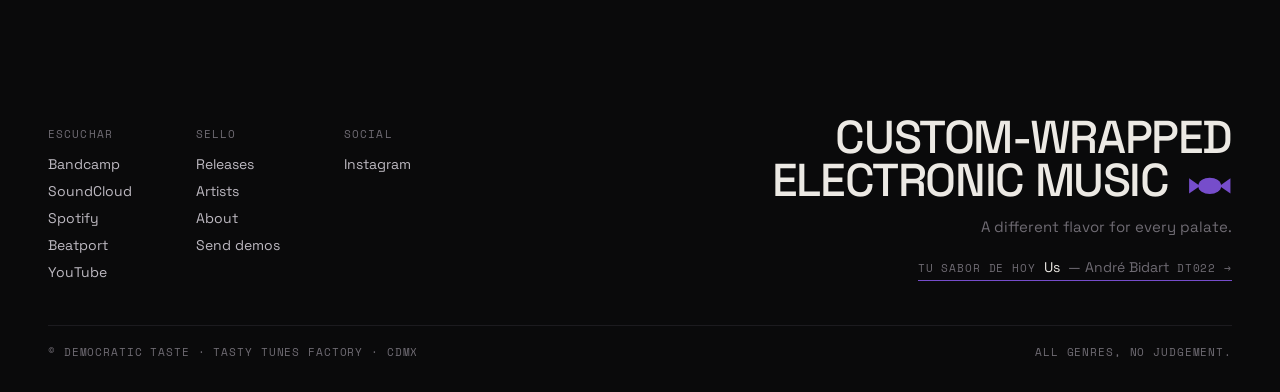
==== commit b1390f53: "Publish mockups v20261114142213 Co-Authored-By: Claude Opus 5.5 <noreply@anthropic.com>" ====
--- a/site-min/index.html
+++ b/site-min/index.html
@@ -2,9 +2,9 @@
 <html lang="es">
 <head>
 <meta charset="utf-8">
-<meta name="dt-version" content="20261114141611">
+<meta name="dt-version" content="20261114142213">
 <script>/* always show the newest published version (GitHub Pages caches pages ~10 min) */
-(function(){var V="20261114141611";if(V.indexOf("__")===0)return;
+(function(){var V="20261114142213";if(V.indexOf("__")===0)return;
 fetch("../version.json?t="+Date.now(),{cache:"no-store"}).then(function(r){return r.ok?r.json():null}).then(function(j){
 if(!j||!j.v||j.v===V)return;var k="dt-r-"+j.v+location.pathname;try{if(sessionStorage.getItem(k))return;sessionStorage.setItem(k,"1")}catch(e){}
 var u=new URL(location.href);u.searchParams.set("v",j.v);location.replace(u.href)}).catch(function(){})})();</script>
@@ -13,7 +13,7 @@
 <title>Democratic Taste — Home (minimal mockup)</title>
 <link rel="preconnect" href="https://fonts.googleapis.com">
 <link href="https://fonts.googleapis.com/css2?family=Space+Grotesk:wght@400;500&family=Space+Mono:wght@400&display=swap" rel="stylesheet">
-<link rel="stylesheet" href="common.css?v=20261114141611">
+<link rel="stylesheet" href="common.css?v=20261114142213">
 <style>
   .hero{min-height:calc(100vh - 70px);display:flex;flex-direction:column;align-items:center;justify-content:center;gap:44px;padding:20px 0 40px;text-align:center}
   .hero img{width:min(560px,82%);height:auto;filter:drop-shadow(0 30px 50px rgba(0,0,0,.6))}
@@ -87,7 +87,6 @@
 
   <section class="sec about" style="padding-top:clamp(40px,6vw,80px)">
     <div>
-      <h2 class="mono mute" style="margin-bottom:24px">Sobre el sello</h2>
       <p><b>Sello y estudio creativo de música electrónica en la Ciudad de México.</b> All genres, no judgement — sigue probando hasta encontrar tu próximo sabor favorito.</p>
       <p>Un trampolín para artistas nuevos y un patio de juegos para los consolidados.</p>
       <div class="links"><a class="link" href="about.html">Más sobre DT →</a><a class="link" href="about.html#demos">Send demos →</a></div>
@@ -103,20 +102,18 @@
   </section>
 
   <section class="sec">
-    <div class="sec-head"><h2 class="mono">Roster <span class="mute" id="nArt"></span></h2><a class="mono mute" href="artists.html">Artists →</a></div>
     <div class="roster" id="roster"></div>
   </section>
 
 </main>
 <div id="ftr"></div>
-<script src="releases-data.js?v=20261114141611"></script>
-<script src="common.js?v=20261114141611"></script>
+<script src="releases-data.js?v=20261114142213"></script>
+<script src="common.js?v=20261114142213"></script>
 <script>
 const {R, esc, candy, artists, slug} = DT;
 DT.mount('index.html');
 document.getElementById('sRel').textContent = R.length;
 document.getElementById('sArt').textContent = artists.length;
-document.getElementById('nArt').textContent = artists.length;
 
 // newest release: one line under the logo (the full catalogue lives on Releases)
 const h = R[0], nw = document.getElementById('newest');
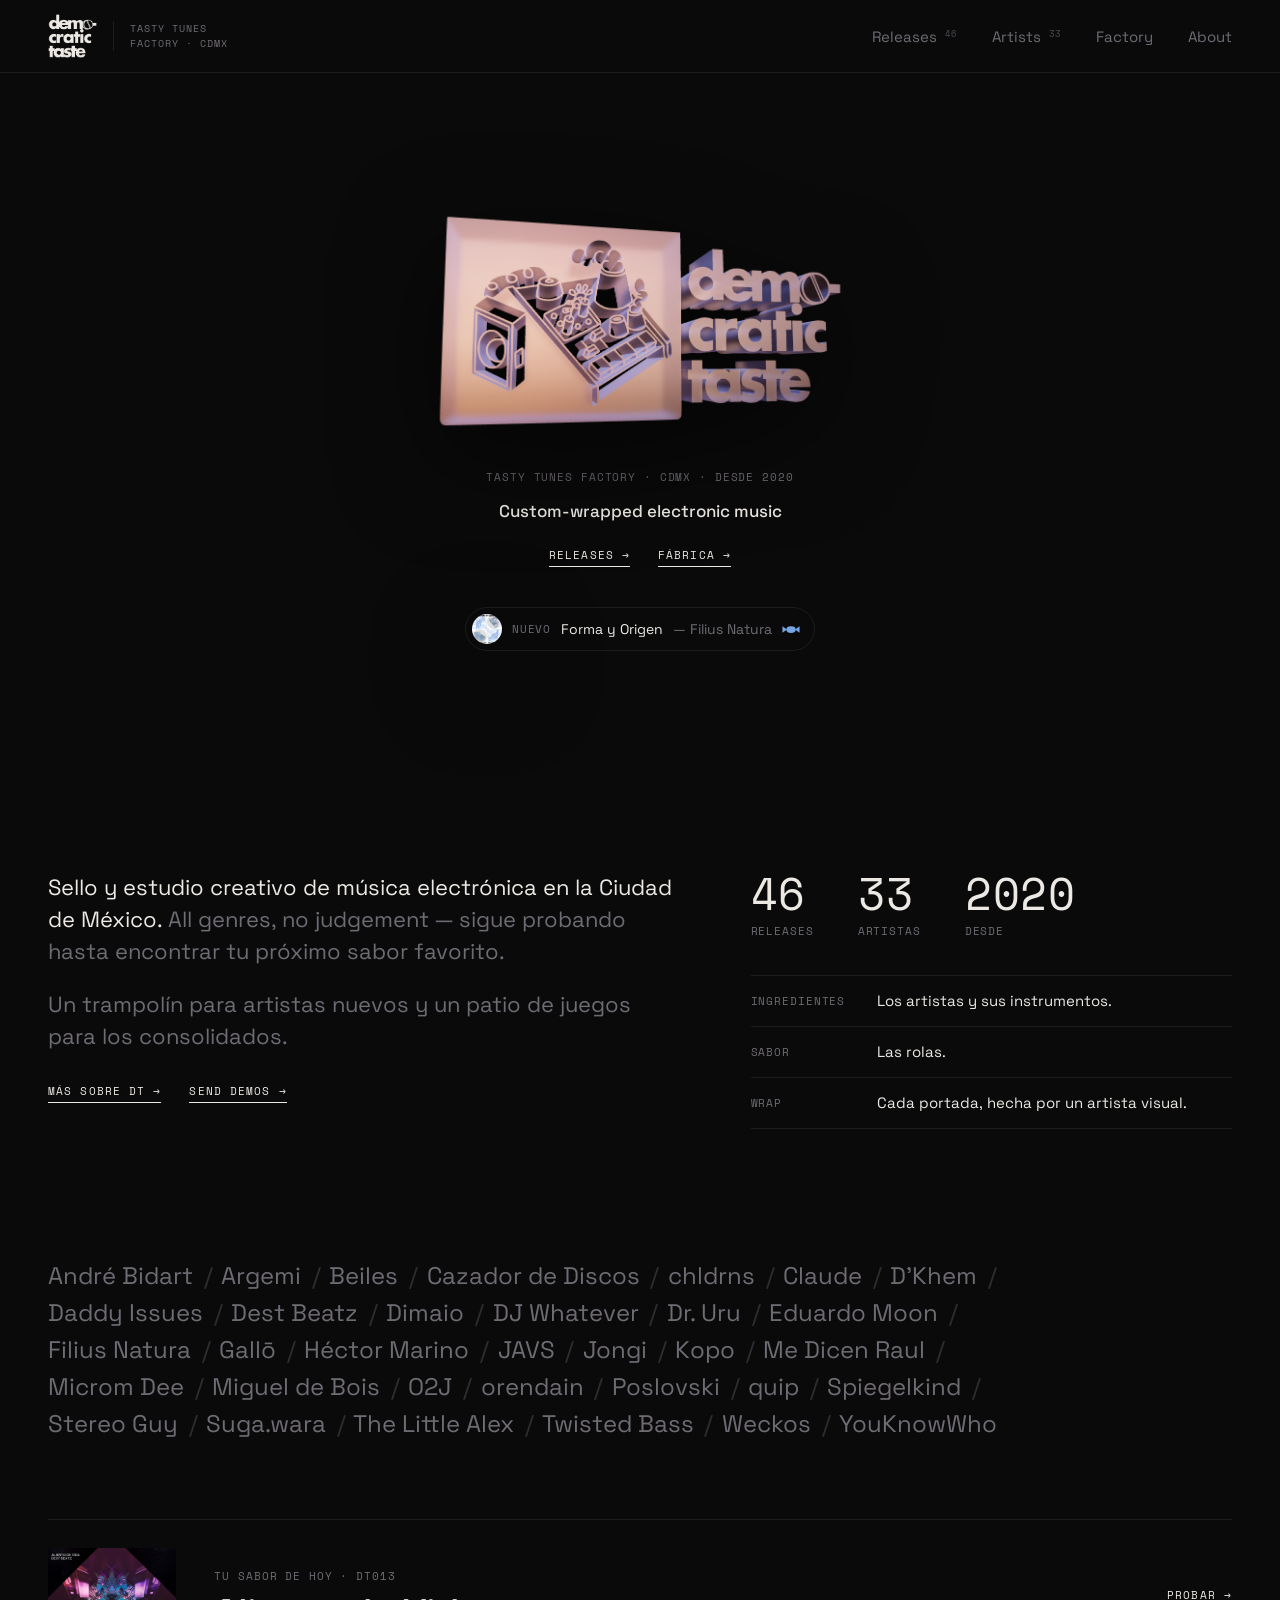
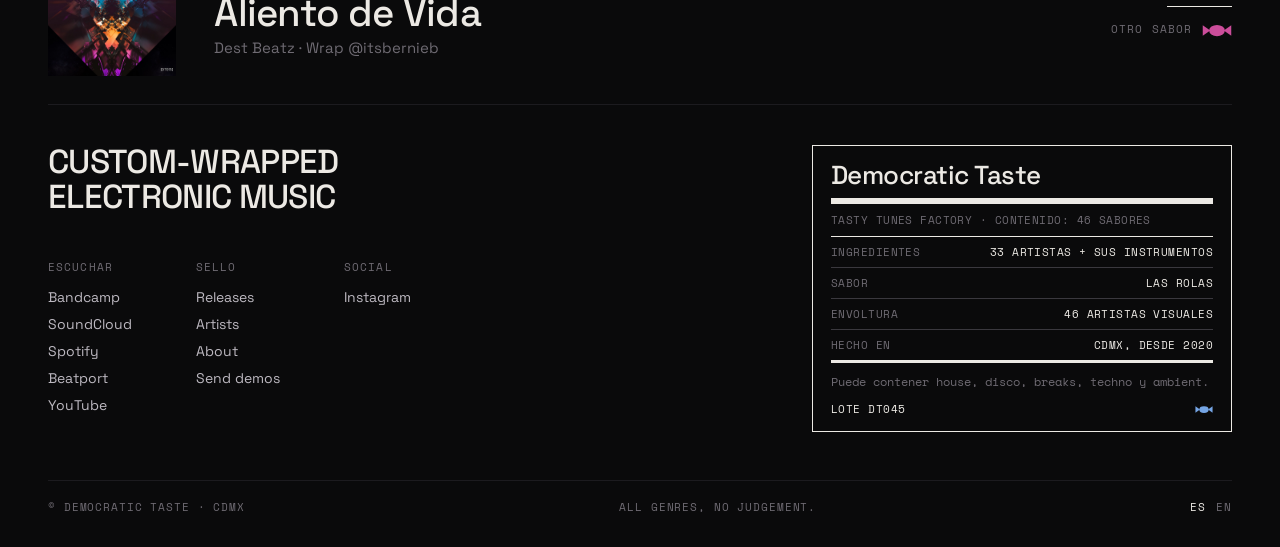
==== commit dbd07ab4: "Publish mockups v20261119101451 Co-Authored-By: Claude Opus 5.5 <noreply@anthropic.com>" ====
--- a/site-min/index.html
+++ b/site-min/index.html
@@ -2,9 +2,9 @@
 <html lang="es">
 <head>
 <meta charset="utf-8">
-<meta name="dt-version" content="20261114142213">
+<meta name="dt-version" content="20261119101451">
 <script>/* always show the newest published version (GitHub Pages caches pages ~10 min) */
-(function(){var V="20261114142213";if(V.indexOf("__")===0)return;
+(function(){var V="20261119101451";if(V.indexOf("__")===0)return;
 fetch("../version.json?t="+Date.now(),{cache:"no-store"}).then(function(r){return r.ok?r.json():null}).then(function(j){
 if(!j||!j.v||j.v===V)return;var k="dt-r-"+j.v+location.pathname;try{if(sessionStorage.getItem(k))return;sessionStorage.setItem(k,"1")}catch(e){}
 var u=new URL(location.href);u.searchParams.set("v",j.v);location.replace(u.href)}).catch(function(){})})();</script>
@@ -13,10 +13,10 @@
 <title>Democratic Taste — Home (minimal mockup)</title>
 <link rel="preconnect" href="https://fonts.googleapis.com">
 <link href="https://fonts.googleapis.com/css2?family=Space+Grotesk:wght@400;500&family=Space+Mono:wght@400&display=swap" rel="stylesheet">
-<link rel="stylesheet" href="common.css?v=20261114142213">
+<link rel="stylesheet" href="common.css?v=20261119101451">
 <style>
-  .hero{min-height:calc(100vh - 70px);display:flex;flex-direction:column;align-items:center;justify-content:center;gap:44px;padding:20px 0 40px;text-align:center}
-  .hero img{width:min(560px,82%);height:auto;filter:drop-shadow(0 30px 50px rgba(0,0,0,.6))}
+  .hero{min-height:calc(88vh - 70px);display:flex;flex-direction:column;align-items:center;justify-content:center;gap:34px;padding:20px 0 30px;text-align:center}
+  .hero img{width:min(420px,70%);height:auto;filter:drop-shadow(0 30px 50px rgba(0,0,0,.6))}
   .hero .kicker{margin-bottom:14px}
   .hero p{margin:0 auto;max-width:440px;font-size:17px;line-height:1.45;color:var(--mute)}
   .hero p b{font-weight:500;color:var(--fg)}
@@ -56,8 +56,8 @@
   .about{display:grid;grid-template-columns:minmax(0,1.3fr) minmax(0,1fr);gap:clamp(28px,6vw,96px);align-items:start}
   .about p{margin:0 0 1em;font-size:clamp(18px,2vw,22px);line-height:1.45;color:var(--mute)}
   .about p b{font-weight:400;color:var(--fg)}
-  .nums{display:grid;grid-template-columns:repeat(3,auto);justify-content:start;gap:8px 44px;margin:10px 0 36px}
-  .nums b{display:block;font-size:clamp(30px,3.4vw,44px);font-weight:500;color:var(--fg)}
+  .nums{display:grid;grid-template-columns:repeat(3,auto);justify-content:start;gap:8px 44px;margin:0 0 36px}
+  .nums b{display:block;font-size:clamp(30px,3.4vw,44px);line-height:1;margin-bottom:8px;font-weight:500;color:var(--fg)}
   .recipe{border-top:1px solid var(--line)}
   .recipe div{display:grid;grid-template-columns:110px 1fr;gap:16px;padding:14px 0;border-bottom:1px solid var(--line);line-height:1.45}
   .recipe .mono{padding-top:4px}
@@ -77,7 +77,7 @@
     <img src="img/logo-3d.png" alt="Democratic Taste">
     <div>
       <div class="mono mute kicker">Tasty Tunes Factory · CDMX · desde 2020</div>
-      <p><b>Custom-wrapped electronic music</b> — a different flavor for every palate.</p>
+      <p><b>Custom-wrapped electronic music</b></p>
       <div class="links"><a class="link" href="releases.html">Releases →</a><a class="link" href="../">Fábrica →</a></div>
       <a class="newest" id="newest" href="releases.html"></a>
     </div>
@@ -105,10 +105,14 @@
     <div class="roster" id="roster"></div>
   </section>
 
+  <section class="sec" style="padding-top:clamp(50px,6vw,80px)">
+    <div class="sabor" id="sabor"></div>
+  </section>
+
 </main>
 <div id="ftr"></div>
-<script src="releases-data.js?v=20261114142213"></script>
-<script src="common.js?v=20261114142213"></script>
+<script src="releases-data.js?v=20261119101451"></script>
+<script src="common.js?v=20261119101451"></script>
 <script>
 const {R, esc, candy, artists, slug} = DT;
 DT.mount('index.html');
--- a/site-min/common.css
+++ b/site-min/common.css
@@ -12,17 +12,27 @@
 .mono{font-family:var(--mono);font-size:11px;letter-spacing:.08em;text-transform:uppercase}
 .mute{color:var(--mute)}
 
-/* header: plain text, no boxes */
-header.top{position:sticky;top:0;z-index:20;display:flex;align-items:center;gap:28px;padding:22px var(--pad);background:linear-gradient(var(--bg) 75%,transparent)}
-.mark{font-family:var(--mono);font-size:12px;letter-spacing:.14em;text-transform:uppercase;margin-right:auto}
-.nav{display:flex;gap:26px}
-.nav a,.lang a{font-family:var(--mono);font-size:11px;letter-spacing:.1em;text-transform:uppercase;color:var(--mute);transition:color .2s}
-.nav a:hover,.nav a.on,.lang a.on{color:var(--fg)}
-.lang{display:flex;gap:10px}
+/* header: logo + name/tagline left, nav with counts (candy marks the page you're on), newest release right */
+header.top{position:sticky;top:0;z-index:20;display:flex;align-items:center;gap:32px;padding:14px var(--pad);background:var(--bg);border-bottom:1px solid var(--line)}
+.mark{display:flex;align-items:center;gap:16px;margin-right:auto}
+.mark img{height:44px;width:auto}
+.mark small{font-family:var(--mono);font-size:10px;letter-spacing:.1em;text-transform:uppercase;line-height:1.5;color:var(--mute);padding-left:16px;border-left:1px solid var(--line)}
+.nav{display:flex;gap:28px;align-items:center}
+.nav a{display:inline-flex;align-items:center;gap:7px;font-size:15px;color:var(--mute);transition:color .2s}
+.nav a sup{font-family:var(--mono);font-size:9px;margin-left:1px;color:#4a474e;align-self:flex-start}
+.nav a .candy{width:0;opacity:0;transform:rotate(-20deg) scale(.6);transition:opacity .25s,transform .3s,width .25s}
+.nav a.on .candy,.nav a:hover .candy{width:16px;opacity:1;transform:none}
+.nav a:hover,.nav a.on{color:var(--fg)}
+.new{display:flex;align-items:center;gap:10px;font-size:13px;margin-left:8px}
+.new img{width:30px;height:30px;object-fit:cover}
+.new .mono{font-size:10px}
 .menu-btn{display:none}
+@media (max-width:1000px){ .new{display:none} }
 @media (max-width:760px){
   .nav{display:none}
-  header.top.open .nav{display:flex;flex-direction:column;gap:18px;position:absolute;top:60px;left:0;right:0;padding:20px var(--pad) 28px;background:var(--bg);border-bottom:1px solid var(--line)}
+  .mark img{height:36px}
+  .mark small{display:none}
+  header.top.open .nav{display:flex;flex-direction:column;align-items:flex-start;gap:18px;position:absolute;top:100%;left:0;right:0;padding:20px var(--pad) 28px;background:var(--bg);border-bottom:1px solid var(--line)}
   .menu-btn{all:unset;cursor:pointer;font-family:var(--mono);font-size:11px;letter-spacing:.1em;text-transform:uppercase;color:var(--fg)}
 }
 
@@ -38,31 +48,67 @@
 /* candy: tiny, only where it means "this release" */
 .candy{width:18px;height:9px;flex:none;display:inline-block;vertical-align:middle}
 
-/* footer: link columns left, tagline right; the candy takes a random release's colour */
-.foot{padding:clamp(90px,12vw,160px) var(--pad) 32px}
-.foot-top{display:flex;justify-content:space-between;align-items:flex-end;gap:48px 64px;flex-wrap:wrap;margin-bottom:44px}
-.foot-cols{display:grid;grid-template-columns:repeat(3,auto);gap:24px clamp(32px,5vw,72px)}
+/* footer: tagline + links left, the wrapper label ("nutrition facts") right */
+.foot{padding:40px var(--pad) 32px;display:grid;grid-template-columns:minmax(0,1fr) minmax(280px,420px);gap:48px 64px;align-items:start}
+.foot-big{font-size:clamp(22px,2.6vw,34px);line-height:1.05;letter-spacing:-.02em;text-transform:uppercase;font-weight:500;margin:0 0 44px}
+.foot-cols{display:grid;grid-template-columns:repeat(3,auto);justify-content:start;gap:24px clamp(32px,5vw,72px)}
 .foot-cols div{display:flex;flex-direction:column;gap:9px}
 .foot-cols em{font-style:normal;font-family:var(--mono);font-size:11px;letter-spacing:.1em;text-transform:uppercase;color:var(--mute);margin-bottom:4px}
 .foot-cols a{color:#bdb9c1;font-size:14px;transition:color .2s}
 .foot-cols a:hover{color:var(--fg)}
-.foot-tag{text-align:right;margin-left:auto}
-.foot-big{font-size:clamp(26px,3.6vw,48px);line-height:.95;letter-spacing:-.03em;text-transform:uppercase;font-weight:500}
-.flavor-candy{all:unset;cursor:pointer;display:inline-block;vertical-align:baseline;margin-left:.2em;transition:transform .3s}
-.flavor-candy .candy{width:clamp(30px,3.4vw,46px);height:auto;display:block}
-.flavor-candy .candy *{fill:var(--fc,var(--fg));transition:fill .5s}
-.flavor-candy:hover{transform:rotate(-14deg) scale(1.12)}
-.flavor-candy.twist{animation:twist .6s cubic-bezier(.3,1.6,.5,1)}
-@keyframes twist{0%{transform:rotate(0)}100%{transform:rotate(360deg)}}
-.foot-sub{margin:14px 0 0;color:var(--mute);font-size:15px}
-.flavor{display:inline-flex;flex-wrap:wrap;justify-content:flex-end;align-items:baseline;gap:4px 8px;margin-top:22px;padding-bottom:4px;border-bottom:1px solid var(--fc,var(--line));font-size:14px;transition:border-color .5s}
-.flavor .fl-t{color:var(--fg)}
-.flavor:hover .fl-t{color:var(--fc,var(--fg))}
-.foot-base{display:flex;justify-content:space-between;gap:12px 20px;flex-wrap:wrap;border-top:1px solid var(--line);padding-top:18px;font-family:var(--mono);font-size:11px;letter-spacing:.08em;text-transform:uppercase;color:var(--mute)}
-@media (prefers-reduced-motion:reduce){ .flavor-candy.twist{animation:none} }
+.wrap-label{border:1px solid var(--fg);padding:16px 18px 14px;font-family:var(--mono);font-size:11px;letter-spacing:.04em;text-transform:uppercase}
+.wrap-label h3{font-family:var(--sans);font-size:26px;font-weight:500;letter-spacing:-.02em;text-transform:none;line-height:1;padding-bottom:10px;border-bottom:6px solid var(--fg)}
+.wrap-label .sub{padding:8px 0;border-bottom:1px solid var(--fg);color:var(--mute)}
+.wrap-label dl{margin:0}
+.wrap-label dl div{display:flex;justify-content:space-between;gap:16px;padding:7px 0;border-bottom:1px solid #3a383e}
+.wrap-label dl div:last-child{border-bottom:3px solid var(--fg)}
+.wrap-label dt{color:var(--mute)}
+.wrap-label dd{margin:0;text-align:right}
+.wrap-label .may{padding-top:9px;color:var(--mute);line-height:1.6;text-transform:none;letter-spacing:0;font-size:12px}
+.wrap-label .lot{display:flex;justify-content:space-between;align-items:center;padding-top:10px}
+.wrap-label .lot .candy{transition:transform .3s}
+.wrap-label .lot:hover .candy{transform:rotate(-20deg) scale(1.3)}
+.foot-base{grid-column:1/-1;display:flex;justify-content:space-between;align-items:center;gap:12px 20px;flex-wrap:wrap;border-top:1px solid var(--line);padding-top:18px;font-family:var(--mono);font-size:11px;letter-spacing:.08em;text-transform:uppercase;color:var(--mute)}
+.lang{display:flex;gap:10px}
+.lang a{color:var(--mute)} .lang a.on,.lang a:hover{color:var(--fg)}
 @media (max-width:760px){
-  .foot-top{flex-direction:column-reverse;align-items:stretch}
-  .foot-tag{text-align:left;margin-left:0}
-  .flavor{justify-content:flex-start}
+  .foot{grid-template-columns:1fr}
+  .foot-cols{grid-template-columns:repeat(2,minmax(0,1fr))}
 }
-@media (max-width:520px){ .foot-cols{grid-template-columns:repeat(2,minmax(0,1fr))} }
+
+/* mini footer (every page except Home): the label as one strip */
+.foot-mini{padding:clamp(60px,8vw,100px) var(--pad) 28px}
+.strip{display:flex;align-items:stretch;border:1px solid var(--fg);font-family:var(--mono);font-size:11px;letter-spacing:.04em;text-transform:uppercase}
+.strip > *{display:flex;flex-direction:column;justify-content:center;gap:4px;padding:10px 16px;border-left:1px solid #3a383e;white-space:nowrap}
+.strip > *:first-child{border-left:0}
+.strip em{font-style:normal;color:var(--mute);font-size:10px}
+.strip .strip-name{flex:1;font-family:var(--sans);font-size:18px;font-weight:500;letter-spacing:-.02em;text-transform:none;border-right:5px solid var(--fg)}
+.strip .strip-lot{flex-direction:row;align-items:center;gap:8px}
+.strip .strip-lot .candy{transition:transform .3s}
+.strip .strip-lot:hover .candy{transform:rotate(-20deg) scale(1.3)}
+.mini-base{display:flex;justify-content:space-between;align-items:center;gap:12px 24px;flex-wrap:wrap;margin-top:18px;font-family:var(--mono);font-size:11px;letter-spacing:.08em;text-transform:uppercase;color:var(--mute)}
+.mini-base nav{display:flex;gap:18px;flex-wrap:wrap}
+.mini-base nav a:hover{color:var(--fg)}
+@media (max-width:1000px){
+  .strip{display:grid;grid-template-columns:1fr 1fr;gap:1px;background:#3a383e}
+  .strip > *{border:0;background:var(--bg)}
+  .strip .strip-name{grid-column:1/-1;border-right:0;box-shadow:inset 0 -4px 0 var(--fg);padding-bottom:14px}
+  .strip .strip-lot{grid-column:1/-1;justify-content:flex-start}
+  .strip .strip-lot .candy{margin-left:auto}
+}
+
+/* tu sabor de hoy: its own section (common.js fills any #sabor) */
+.sabor{display:grid;grid-template-columns:auto minmax(0,1fr) auto;gap:clamp(20px,3vw,40px);align-items:center;padding:28px 0;border-top:1px solid var(--line);border-bottom:1px solid var(--line)}
+.sabor .sb-img img{width:clamp(90px,10vw,140px);aspect-ratio:1;object-fit:cover}
+.sabor .mono{display:block;margin-bottom:10px}
+.sabor .sb-t{font-size:clamp(24px,3vw,42px);font-weight:500;letter-spacing:-.02em;line-height:1}
+.sabor .sb-a{margin-top:6px}
+.sabor .sb-acts{display:flex;flex-direction:column;align-items:flex-end;gap:14px}
+.sb-shuffle{all:unset;cursor:pointer;display:inline-flex;align-items:center;gap:10px;font-family:var(--mono);font-size:11px;letter-spacing:.1em;text-transform:uppercase;color:var(--mute)}
+.sb-shuffle:hover{color:var(--fg)}
+.sb-shuffle .candy{width:30px;height:15px;transition:transform .5s}
+.sb-shuffle:hover .candy{transform:rotate(-20deg) scale(1.15)}
+@media (max-width:760px){
+  .sabor{grid-template-columns:auto minmax(0,1fr)}
+  .sabor .sb-acts{grid-column:1/-1;flex-direction:row;justify-content:space-between;align-items:center}
+}
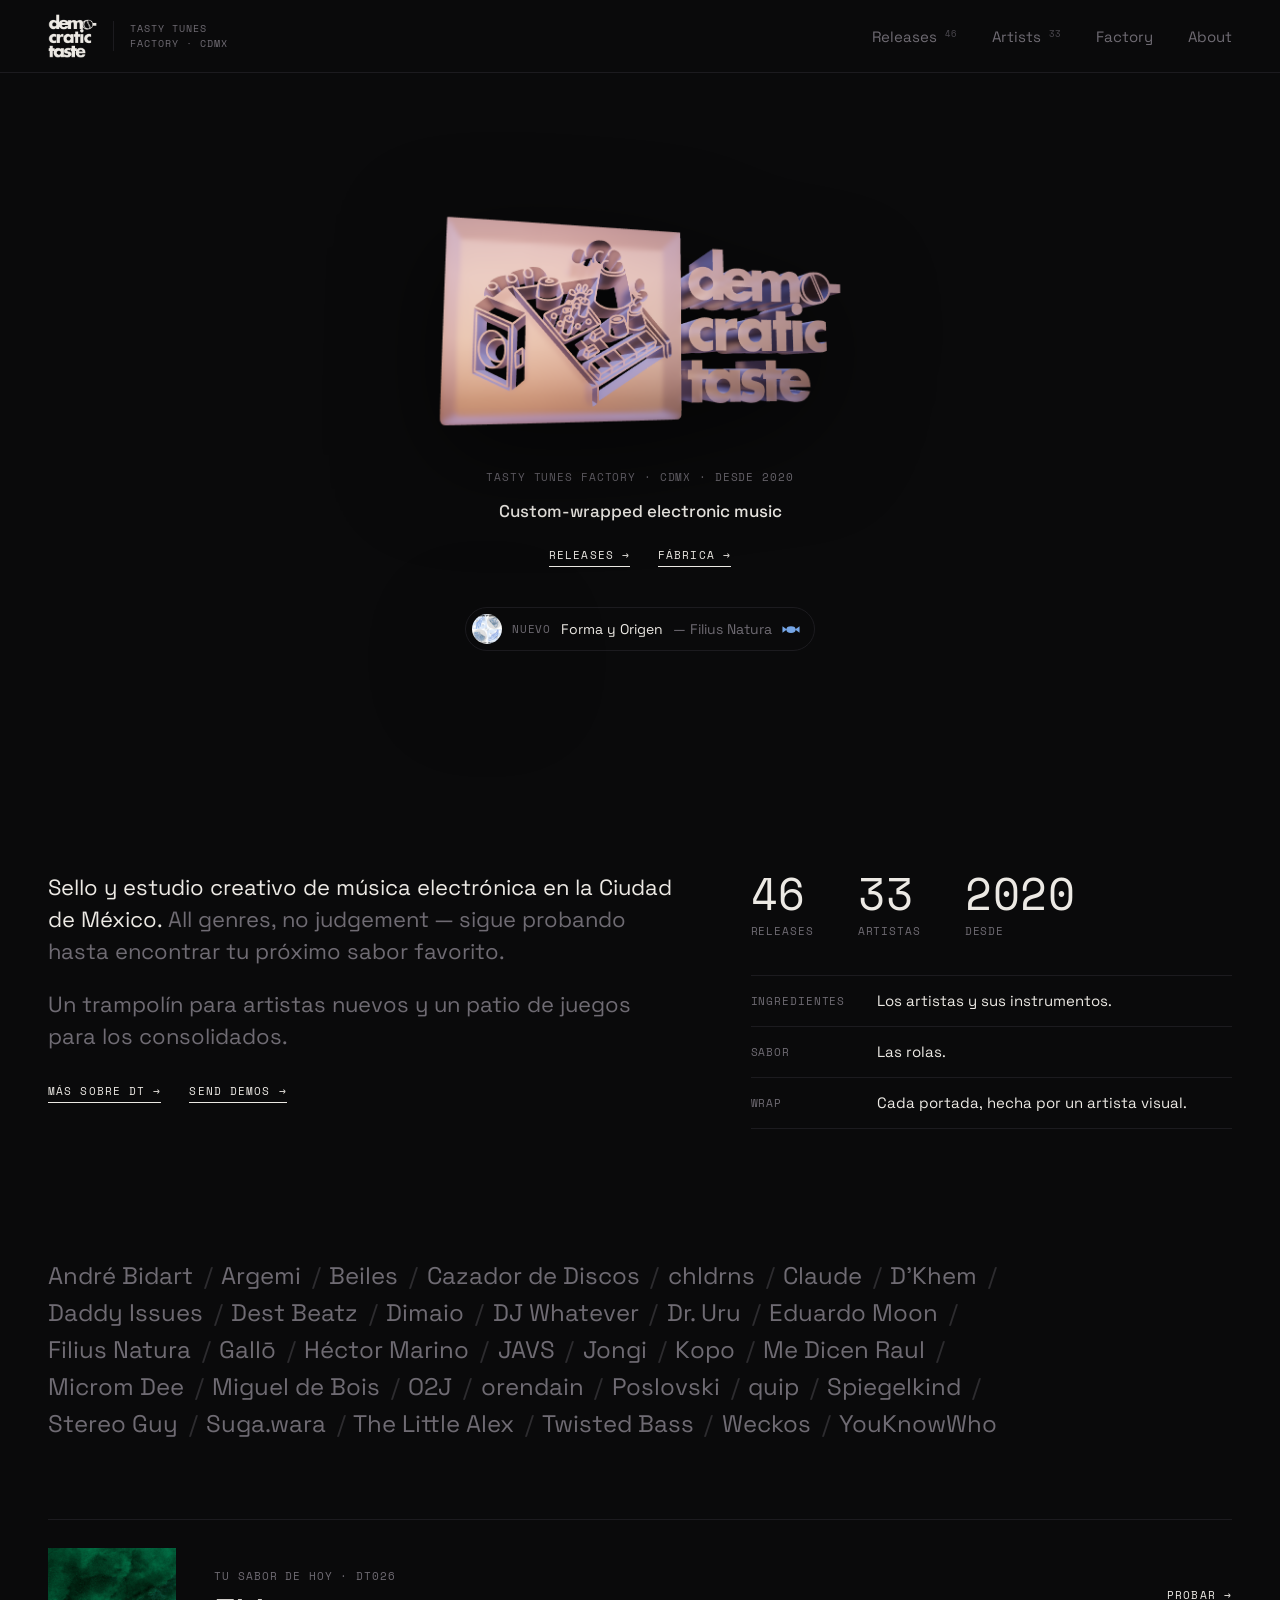
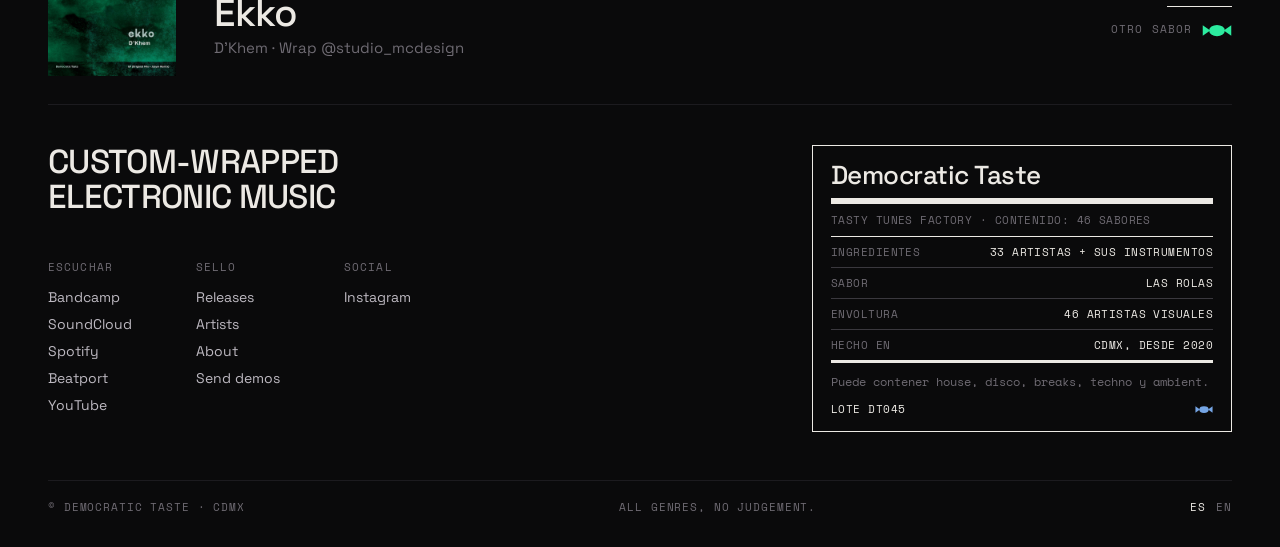
==== commit 1ea5e415: "Publish mockups v20261119101604 Co-Authored-By: Claude Opus 5.5 <noreply@anthropic.com>" ====
--- a/site-min/index.html
+++ b/site-min/index.html
@@ -2,9 +2,9 @@
 <html lang="es">
 <head>
 <meta charset="utf-8">
-<meta name="dt-version" content="20261119101451">
+<meta name="dt-version" content="20261119101604">
 <script>/* always show the newest published version (GitHub Pages caches pages ~10 min) */
-(function(){var V="20261119101451";if(V.indexOf("__")===0)return;
+(function(){var V="20261119101604";if(V.indexOf("__")===0)return;
 fetch("../version.json?t="+Date.now(),{cache:"no-store"}).then(function(r){return r.ok?r.json():null}).then(function(j){
 if(!j||!j.v||j.v===V)return;var k="dt-r-"+j.v+location.pathname;try{if(sessionStorage.getItem(k))return;sessionStorage.setItem(k,"1")}catch(e){}
 var u=new URL(location.href);u.searchParams.set("v",j.v);location.replace(u.href)}).catch(function(){})})();</script>
@@ -13,7 +13,7 @@
 <title>Democratic Taste — Home (minimal mockup)</title>
 <link rel="preconnect" href="https://fonts.googleapis.com">
 <link href="https://fonts.googleapis.com/css2?family=Space+Grotesk:wght@400;500&family=Space+Mono:wght@400&display=swap" rel="stylesheet">
-<link rel="stylesheet" href="common.css?v=20261119101451">
+<link rel="stylesheet" href="common.css?v=20261119101604">
 <style>
   .hero{min-height:calc(88vh - 70px);display:flex;flex-direction:column;align-items:center;justify-content:center;gap:34px;padding:20px 0 30px;text-align:center}
   .hero img{width:min(420px,70%);height:auto;filter:drop-shadow(0 30px 50px rgba(0,0,0,.6))}
@@ -111,8 +111,8 @@
 
 </main>
 <div id="ftr"></div>
-<script src="releases-data.js?v=20261119101451"></script>
-<script src="common.js?v=20261119101451"></script>
+<script src="releases-data.js?v=20261119101604"></script>
+<script src="common.js?v=20261119101604"></script>
 <script>
 const {R, esc, candy, artists, slug} = DT;
 DT.mount('index.html');
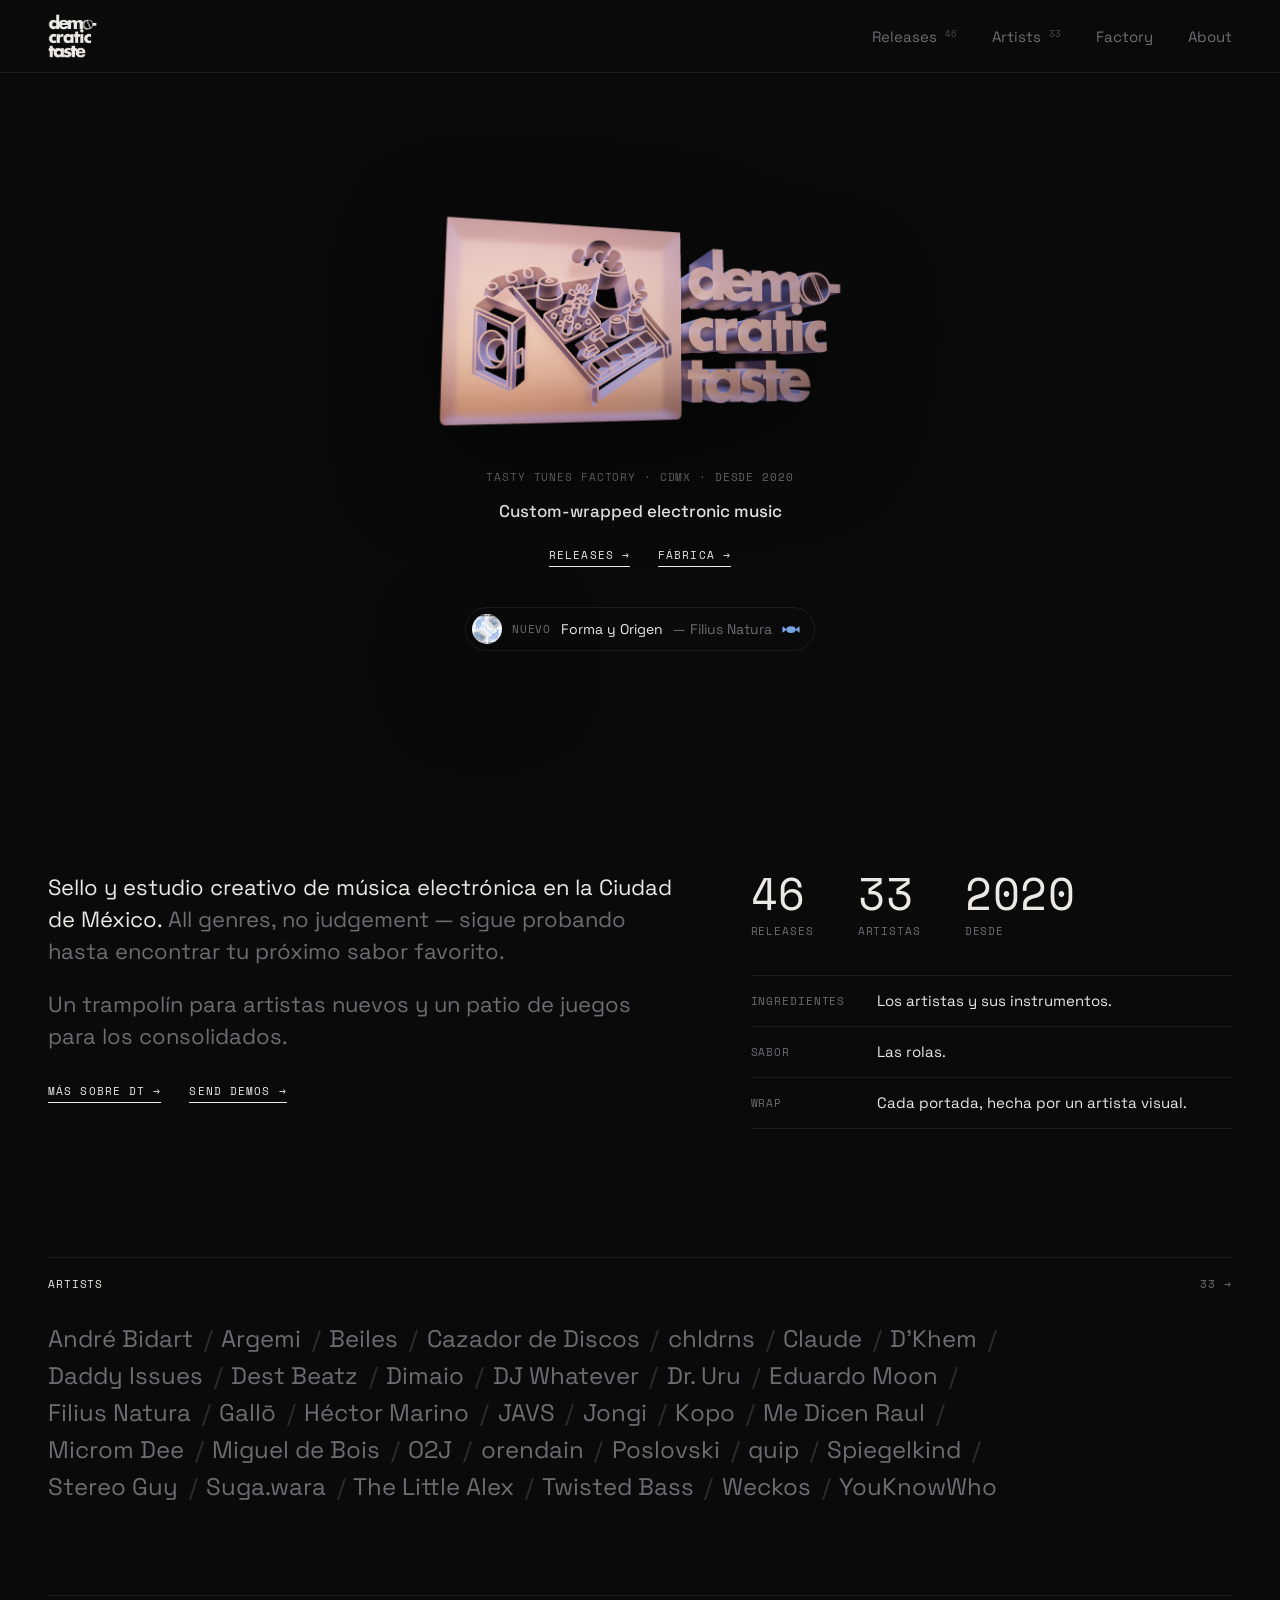
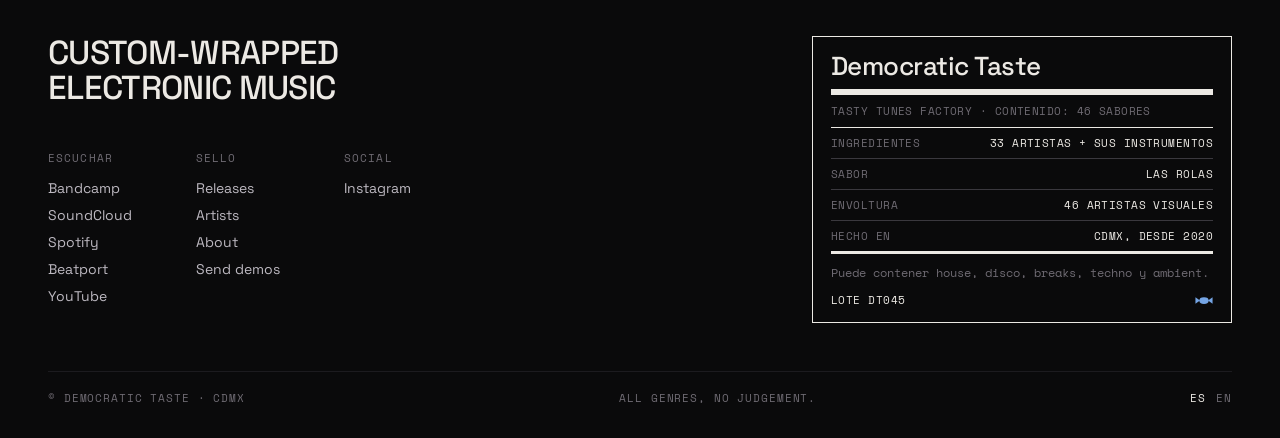
==== commit a80f5b97: "Publish mockups v20261119104142 Co-Authored-By: Claude Opus 5.5 <noreply@anthropic.com>" ====
--- a/site-min/index.html
+++ b/site-min/index.html
@@ -2,9 +2,9 @@
 <html lang="es">
 <head>
 <meta charset="utf-8">
-<meta name="dt-version" content="20261119101604">
+<meta name="dt-version" content="20261119104142">
 <script>/* always show the newest published version (GitHub Pages caches pages ~10 min) */
-(function(){var V="20261119101604";if(V.indexOf("__")===0)return;
+(function(){var V="20261119104142";if(V.indexOf("__")===0)return;
 fetch("../version.json?t="+Date.now(),{cache:"no-store"}).then(function(r){return r.ok?r.json():null}).then(function(j){
 if(!j||!j.v||j.v===V)return;var k="dt-r-"+j.v+location.pathname;try{if(sessionStorage.getItem(k))return;sessionStorage.setItem(k,"1")}catch(e){}
 var u=new URL(location.href);u.searchParams.set("v",j.v);location.replace(u.href)}).catch(function(){})})();</script>
@@ -13,7 +13,7 @@
 <title>Democratic Taste — Home (minimal mockup)</title>
 <link rel="preconnect" href="https://fonts.googleapis.com">
 <link href="https://fonts.googleapis.com/css2?family=Space+Grotesk:wght@400;500&family=Space+Mono:wght@400&display=swap" rel="stylesheet">
-<link rel="stylesheet" href="common.css?v=20261119101604">
+<link rel="stylesheet" href="common.css?v=20261119104142">
 <style>
   .hero{min-height:calc(88vh - 70px);display:flex;flex-direction:column;align-items:center;justify-content:center;gap:34px;padding:20px 0 30px;text-align:center}
   .hero img{width:min(420px,70%);height:auto;filter:drop-shadow(0 30px 50px rgba(0,0,0,.6))}
@@ -45,12 +45,15 @@
   .grid .w{margin-top:6px;font-size:10px}
 
   /* roster: just names */
-  .roster{font-size:clamp(18px,2vw,24px);line-height:1.55;color:var(--mute);max-width:1000px}
+  .roster{font-size:clamp(18px,2vw,24px);line-height:1.55;color:var(--mute);max-width:1000px;margin-bottom:clamp(50px,7vw,100px)}
   .roster a{transition:color .2s;white-space:nowrap}
   .roster a:hover{color:var(--fg)}
   .roster .r{white-space:nowrap}
   .roster .sep{opacity:.35;margin:0 .1em 0 .45em}
   .roster .r:last-child .sep{display:none}
+  .roster-head{display:flex;justify-content:space-between;align-items:baseline;border-top:1px solid var(--line);padding-top:18px;margin-bottom:28px}
+  .roster-head a:hover{color:var(--fg)}
+  .rule{border:0;border-top:1px solid var(--line);margin:0}
 
   /* about + numbers */
   .about{display:grid;grid-template-columns:minmax(0,1.3fr) minmax(0,1fr);gap:clamp(28px,6vw,96px);align-items:start}
@@ -102,17 +105,15 @@
   </section>
 
   <section class="sec">
+    <div class="roster-head"><span class="mono">Artists</span><a class="mono mute" href="artists.html" id="rosterN"></a></div>
     <div class="roster" id="roster"></div>
   </section>
-
-  <section class="sec" style="padding-top:clamp(50px,6vw,80px)">
-    <div class="sabor" id="sabor"></div>
-  </section>
+  <hr class="rule">
 
 </main>
 <div id="ftr"></div>
-<script src="releases-data.js?v=20261119101604"></script>
-<script src="common.js?v=20261119101604"></script>
+<script src="releases-data.js?v=20261119104142"></script>
+<script src="common.js?v=20261119104142"></script>
 <script>
 const {R, esc, candy, artists, slug} = DT;
 DT.mount('index.html');
@@ -125,6 +126,7 @@
 nw.innerHTML = `<img src="${h.img}" alt=""><span class="mono mute">Nuevo</span> <span>${esc(h.title)}</span> <span class="mute">— ${esc(h.artist)}</span> ${candy(h.color)}`;
 
 // roster: plain names, linked
+document.getElementById('rosterN').textContent = artists.length + ' →';
 document.getElementById('roster').innerHTML = artists.map(a => `<span class="r"><a href="artists.html#${slug(a)}">${esc(a)}</a><span class="sep">/</span></span>`).join(' ');
 </script>
 </body>
--- a/site-min/common.css
+++ b/site-min/common.css
@@ -16,7 +16,6 @@
 header.top{position:sticky;top:0;z-index:20;display:flex;align-items:center;gap:32px;padding:14px var(--pad);background:var(--bg);border-bottom:1px solid var(--line)}
 .mark{display:flex;align-items:center;gap:16px;margin-right:auto}
 .mark img{height:44px;width:auto}
-.mark small{font-family:var(--mono);font-size:10px;letter-spacing:.1em;text-transform:uppercase;line-height:1.5;color:var(--mute);padding-left:16px;border-left:1px solid var(--line)}
 .nav{display:flex;gap:28px;align-items:center}
 .nav a{display:inline-flex;align-items:center;gap:7px;font-size:15px;color:var(--mute);transition:color .2s}
 .nav a sup{font-family:var(--mono);font-size:9px;margin-left:1px;color:#4a474e;align-self:flex-start}
@@ -31,7 +30,6 @@
 @media (max-width:760px){
   .nav{display:none}
   .mark img{height:36px}
-  .mark small{display:none}
   header.top.open .nav{display:flex;flex-direction:column;align-items:flex-start;gap:18px;position:absolute;top:100%;left:0;right:0;padding:20px var(--pad) 28px;background:var(--bg);border-bottom:1px solid var(--line)}
   .menu-btn{all:unset;cursor:pointer;font-family:var(--mono);font-size:11px;letter-spacing:.1em;text-transform:uppercase;color:var(--fg)}
 }
@@ -97,18 +95,23 @@
   .strip .strip-lot .candy{margin-left:auto}
 }
 
-/* tu sabor de hoy: its own section (common.js fills any #sabor) */
-.sabor{display:grid;grid-template-columns:auto minmax(0,1fr) auto;gap:clamp(20px,3vw,40px);align-items:center;padding:28px 0;border-top:1px solid var(--line);border-bottom:1px solid var(--line)}
-.sabor .sb-img img{width:clamp(90px,10vw,140px);aspect-ratio:1;object-fit:cover}
-.sabor .mono{display:block;margin-bottom:10px}
-.sabor .sb-t{font-size:clamp(24px,3vw,42px);font-weight:500;letter-spacing:-.02em;line-height:1}
-.sabor .sb-a{margin-top:6px}
-.sabor .sb-acts{display:flex;flex-direction:column;align-items:flex-end;gap:14px}
-.sb-shuffle{all:unset;cursor:pointer;display:inline-flex;align-items:center;gap:10px;font-family:var(--mono);font-size:11px;letter-spacing:.1em;text-transform:uppercase;color:var(--mute)}
-.sb-shuffle:hover{color:var(--fg)}
-.sb-shuffle .candy{width:30px;height:15px;transition:transform .5s}
-.sb-shuffle:hover .candy{transform:rotate(-20deg) scale(1.15)}
-@media (max-width:760px){
-  .sabor{grid-template-columns:auto minmax(0,1fr)}
-  .sabor .sb-acts{grid-column:1/-1;flex-direction:row;justify-content:space-between;align-items:center}
-}
+/* tu sabor de hoy: small floating pill (common.js) */
+.sabor-pill{position:fixed;right:clamp(12px,2vw,24px);bottom:clamp(12px,2vw,24px);z-index:30;display:flex;align-items:center;gap:4px;padding:5px 6px 5px 8px;background:rgba(10,10,11,.92);backdrop-filter:blur(8px);border:1px solid var(--line);border-radius:99px;box-shadow:0 10px 30px rgba(0,0,0,.5);font-size:13px;opacity:0;transform:translateY(16px);pointer-events:none;transition:opacity .35s,transform .35s,border-color .3s}
+.sabor-pill.show{opacity:1;transform:none;pointer-events:auto;animation:bob 4.5s ease-in-out .4s infinite}
+.sabor-pill:hover{border-color:var(--fc,#3a383e);animation-play-state:paused}
+@keyframes bob{0%,100%{transform:translateY(0)}50%{transform:translateY(-5px)}}
+.sp-candy{all:unset;cursor:pointer;display:grid;place-items:center;width:34px;height:30px}
+.sp-candy .candy{width:26px;height:13px;transition:transform .3s}
+.sp-candy:hover .candy{transform:rotate(-20deg) scale(1.15)}
+.sp-candy.twist .candy{animation:twist .6s cubic-bezier(.3,1.6,.5,1)}
+@keyframes twist{0%{transform:rotate(0)}100%{transform:rotate(360deg)}}
+.sp-go{display:flex;align-items:center;gap:10px;padding-right:4px;min-width:0}
+.sp-go img{width:30px;height:30px;border-radius:50%;object-fit:cover;flex:none}
+.sp-go > span{display:flex;flex-direction:column;line-height:1.25;min-width:0}
+.sp-go .mono{font-size:9px}
+.sp-t{max-width:200px;white-space:nowrap;overflow:hidden;text-overflow:ellipsis;transition:color .2s}
+.sp-go:hover .sp-t{color:var(--fc,var(--fg))}
+.sp-x{all:unset;cursor:pointer;width:26px;height:26px;display:grid;place-items:center;color:var(--mute);font-size:16px;border-radius:50%}
+.sp-x:hover{color:var(--fg);background:var(--line)}
+@media (prefers-reduced-motion:reduce){ .sabor-pill.show{animation:none} .sp-candy.twist .candy{animation:none} }
+@media (max-width:420px){ .sp-t{max-width:150px} }
